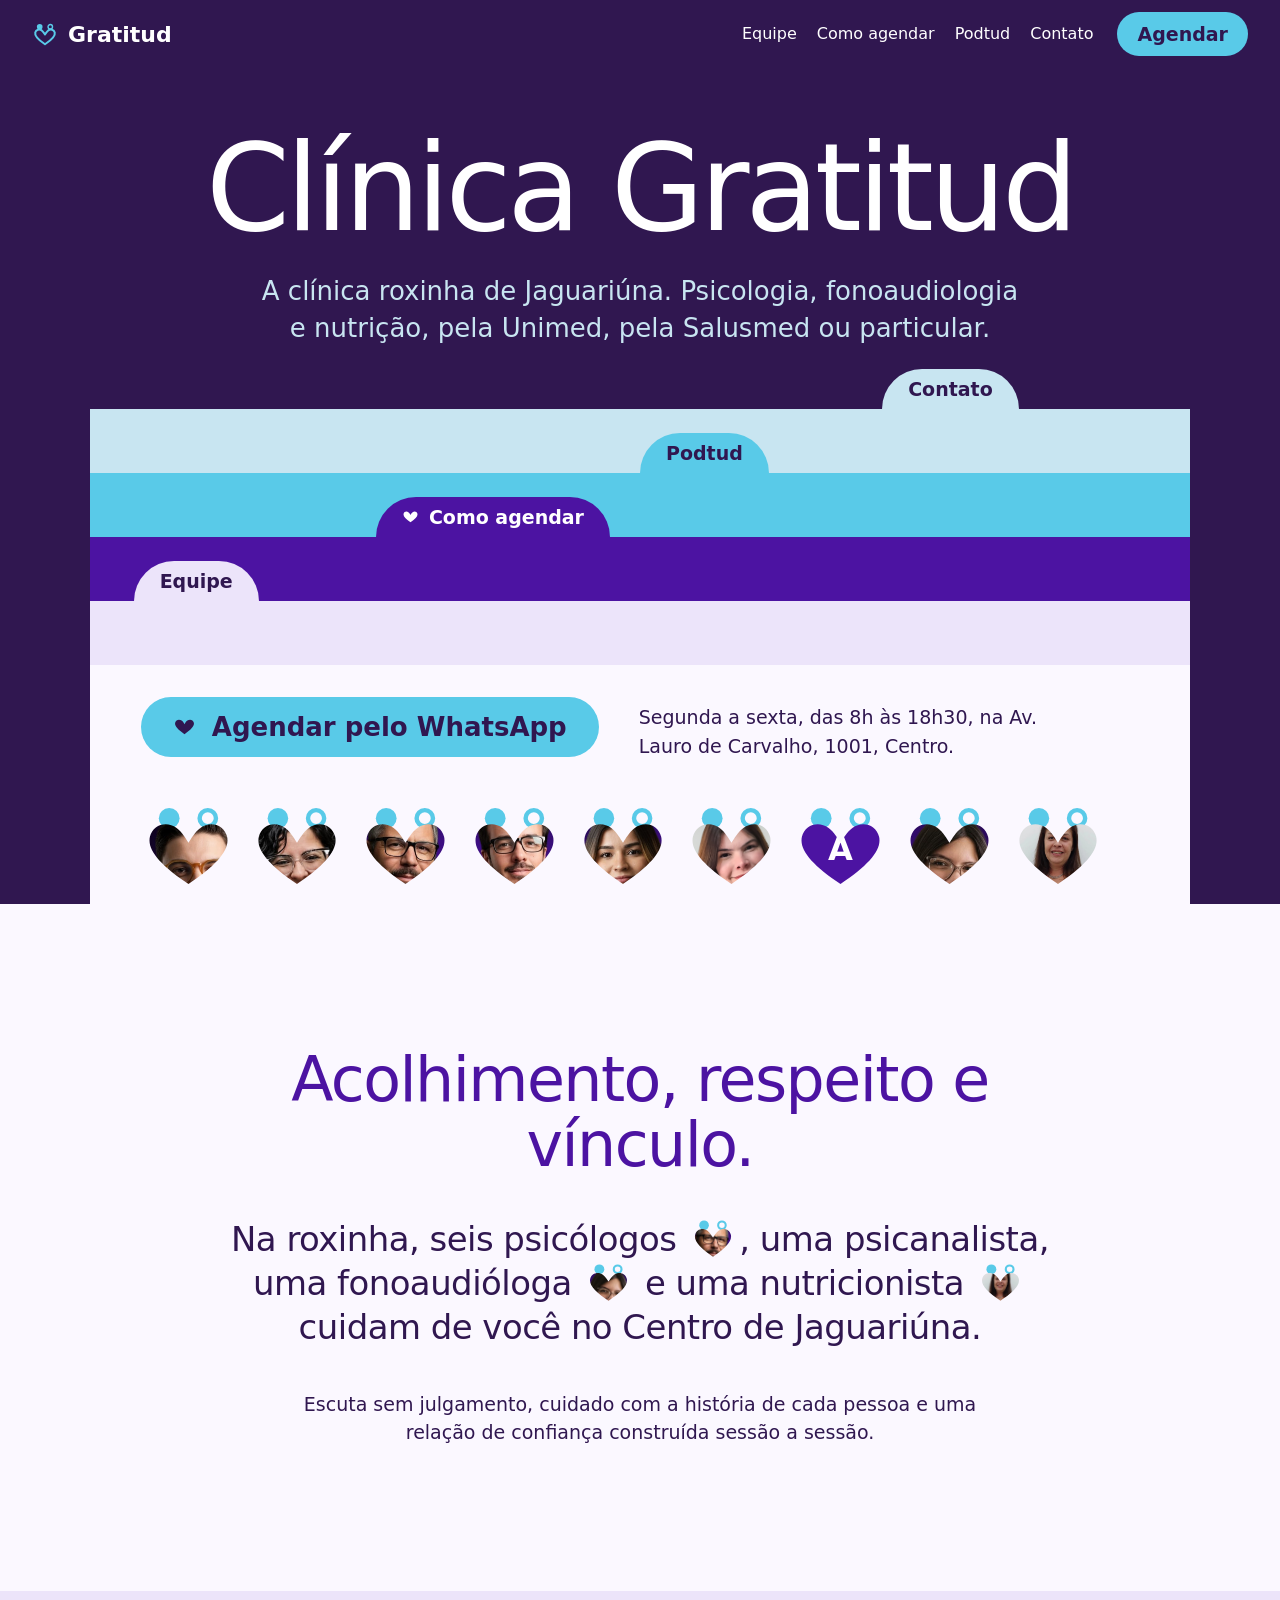
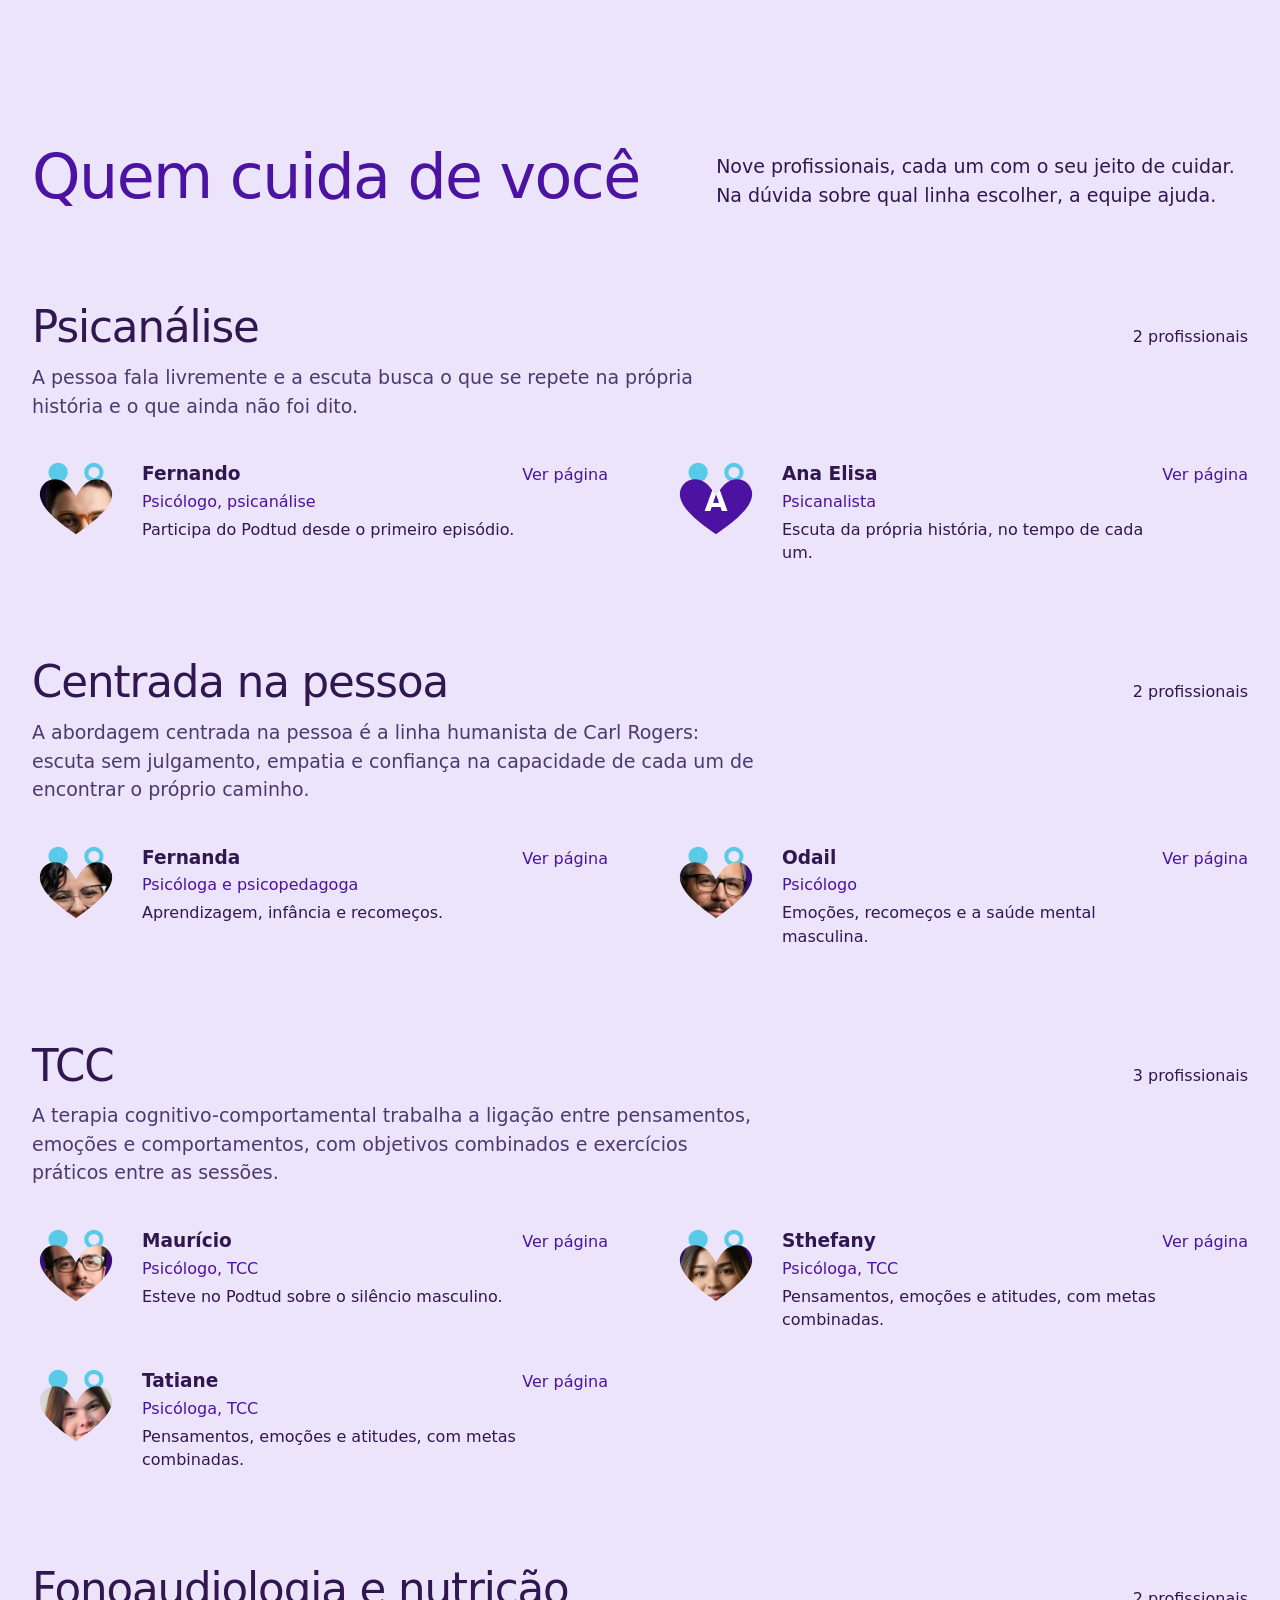
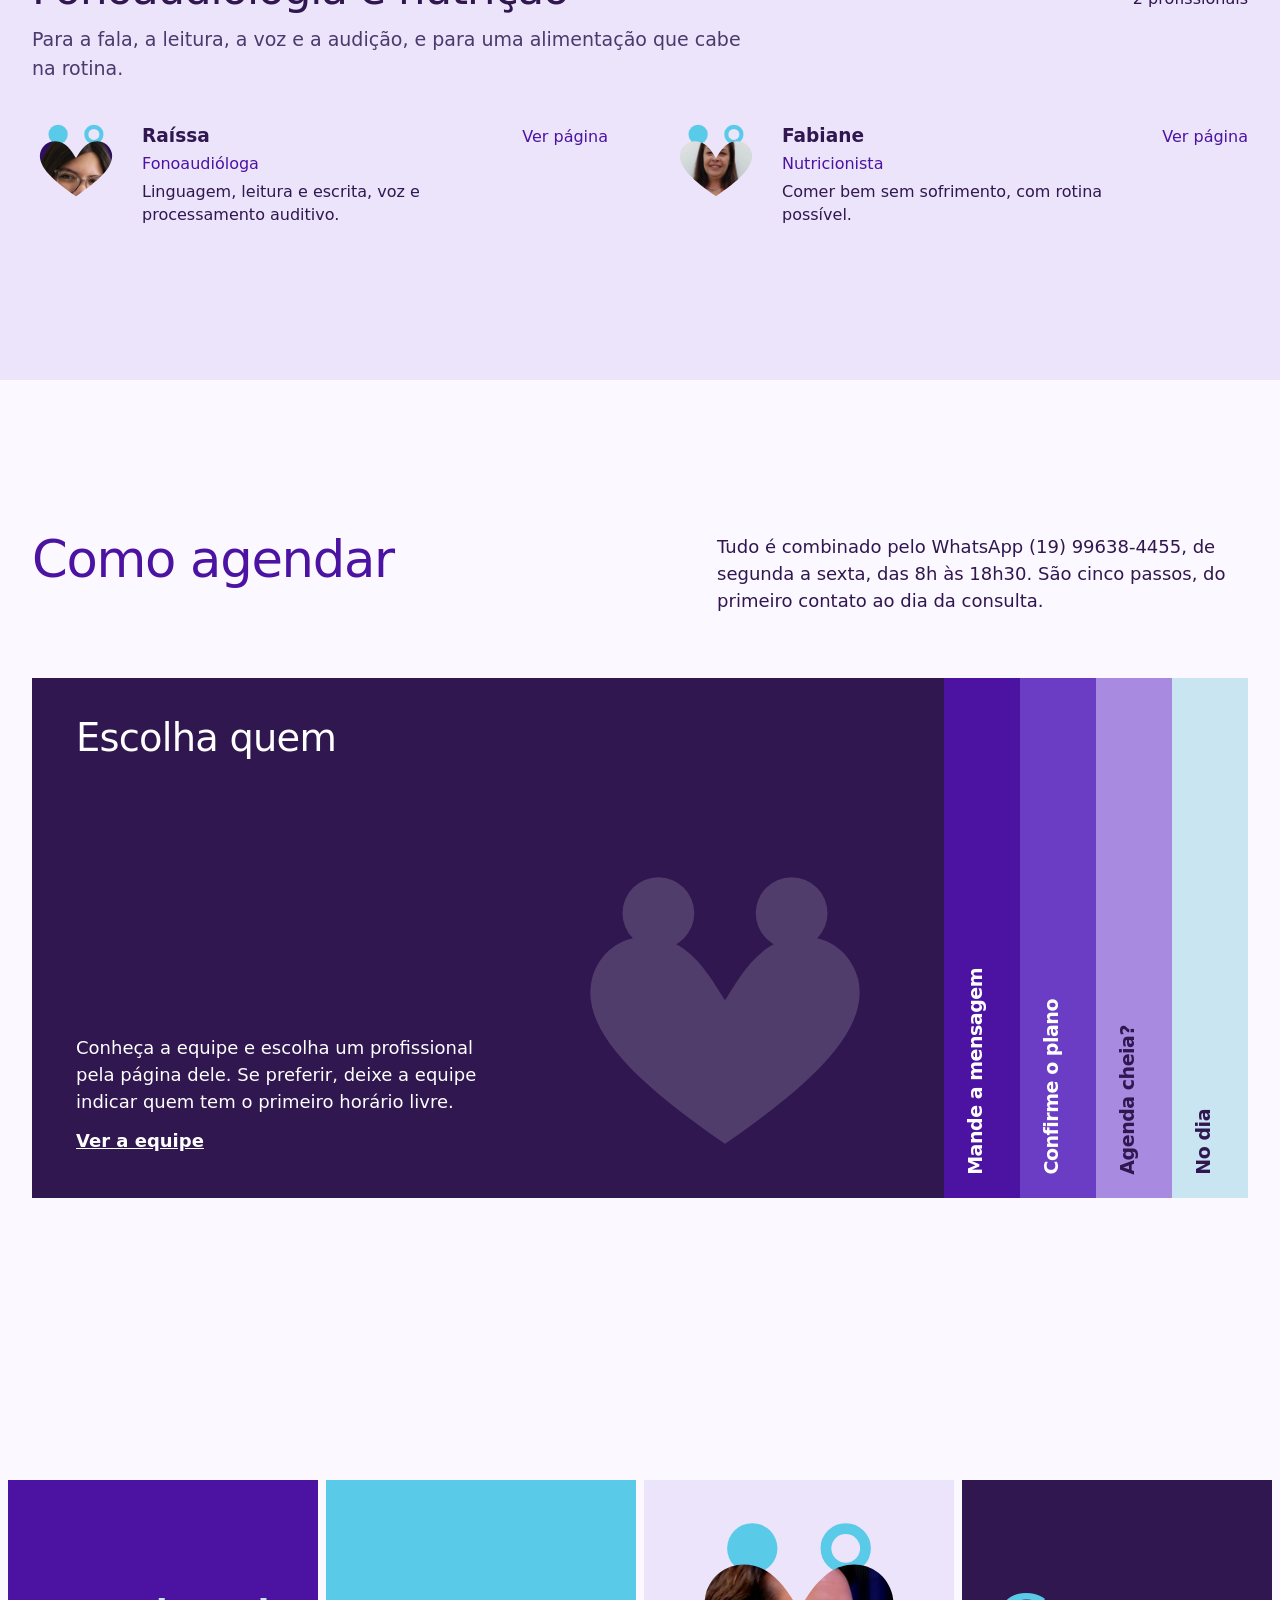
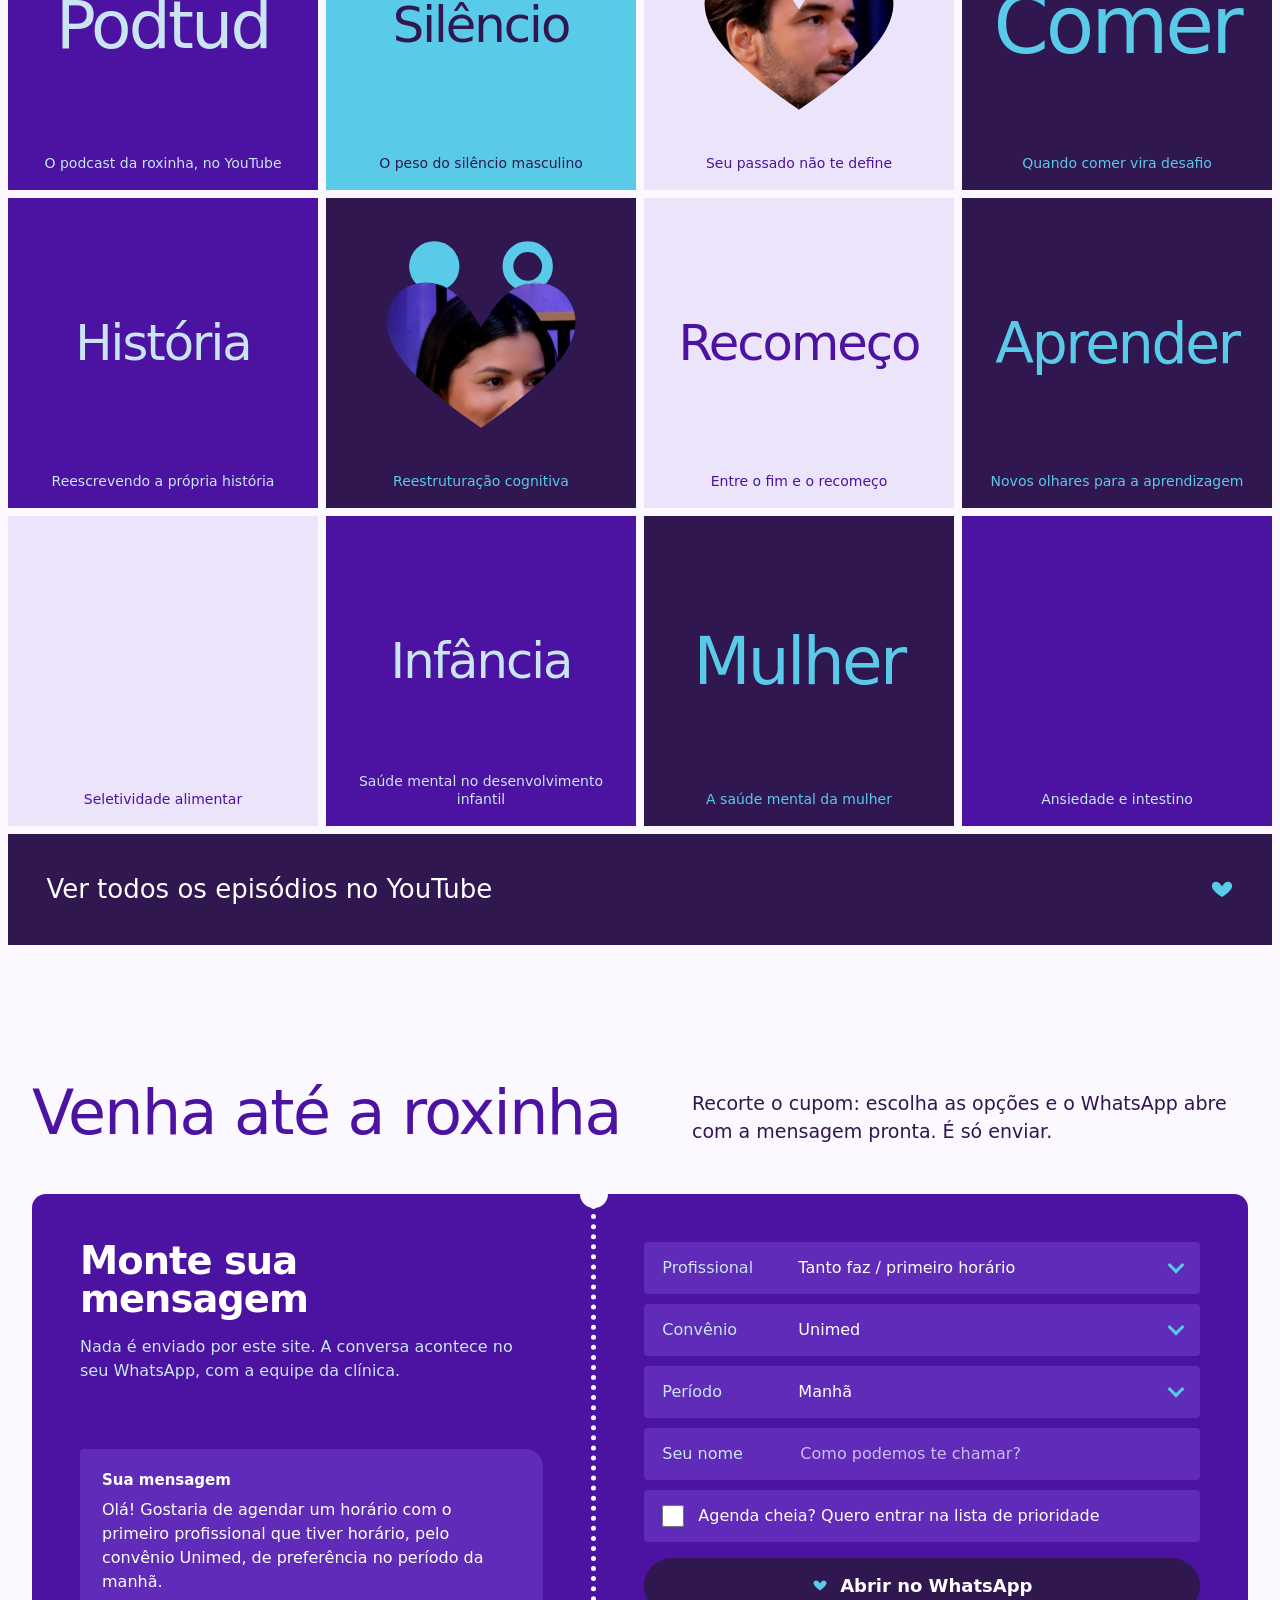
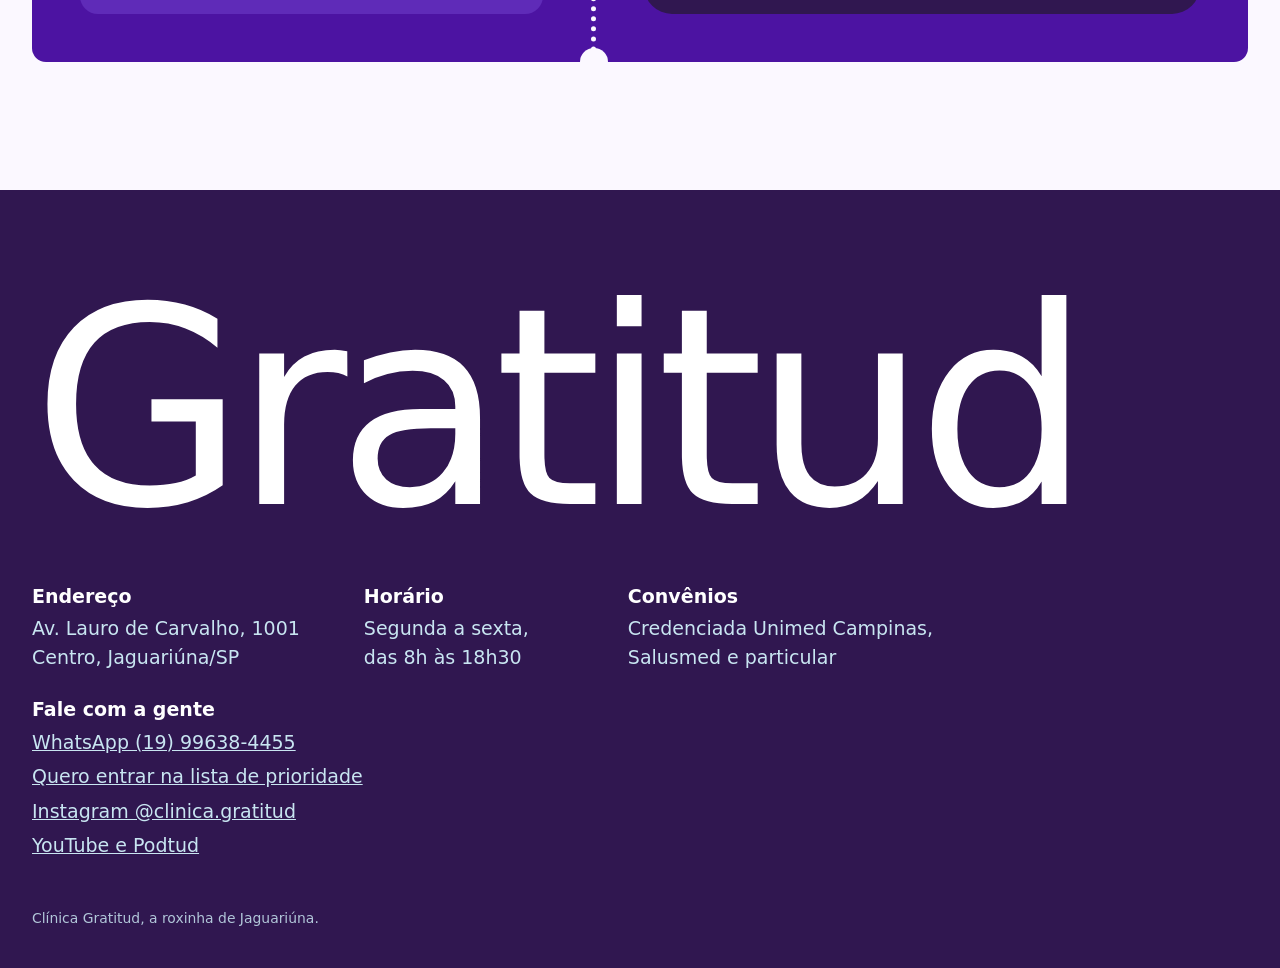
==== v2/index.html @ 8c6bf75b "v2 (rascunho): página da Raíssa e início da home Co-Authored-By: Claude Opus 5.5 <noreply@anthropic." ====
<!doctype html>
<html lang="pt-BR">
<head>
<meta charset="utf-8">
<meta name="viewport" content="width=device-width, initial-scale=1">
<meta name="robots" content="noindex, nofollow">
<title>Clínica Gratitud, Jaguariúna</title>
<meta name="description" content="Clínica Gratitud em Jaguariúna/SP: psicologia, psicopedagogia, fonoaudiologia e nutrição. Unimed, Salusmed e particular.">
<link rel="icon" href="../favicon.svg" type="image/svg+xml">
<link rel="preconnect" href="https://api.fontshare.com">
<link rel="preconnect" href="https://cdn.fontshare.com" crossorigin>
<link href="https://api.fontshare.com/v2/css?f[]=roundo@400,500,600&display=swap" rel="stylesheet">
<link rel="stylesheet" href="gratitud.css">
<style>
:root{
  --violeta-2:#6B3CC4;   /* passos do acordeão, do escuro ao claro, todos do roxo da marca */
  --violeta-3:#A88BE0;
  --campo:#5F2BB8;       /* campo do cupom: um tom acima do roxo */
  --ease-out:cubic-bezier(.22,1,.36,1);
  --ease-expo:cubic-bezier(.16,1,.3,1);
  --ease-in-out:cubic-bezier(.76,0,.24,1);
  --ease-soft:cubic-bezier(.33,1,.68,1);
}
.oculto{position:absolute;width:1px;height:1px;overflow:hidden;clip:rect(0 0 0 0);white-space:nowrap}
.pular{position:absolute;left:-999px;top:8px;z-index:99;background:#fff;color:var(--tinta);padding:8px 14px}
.pular:focus{left:8px}
.largura{max-width:1440px;margin:0 auto;padding:0 var(--margem)}
section{scroll-margin-top:64px}

/* ---------- capa: pilha de pastas ---------- */
.capa{position:relative;background:var(--tinta);color:#fff;min-height:calc(100svh - 64px);overflow:hidden;display:flex;flex-direction:column}
.capa-texto{text-align:center;padding:clamp(48px,7vh,96px) var(--margem) 0}
.capa h1{font-size:clamp(3.5rem,9.4vw,9.5rem);letter-spacing:-.035em;line-height:.95;color:#fff}
.capa .apoio{max-width:46ch;margin:28px auto 0;font-size:var(--step-lead);line-height:1.4;color:var(--clara)}
.pilha{position:relative;flex:1;min-height:max(46svh,380px);margin-top:clamp(56px,7vh,88px)}
.pasta{position:absolute;left:7%;right:7%;top:calc(var(--i) * 64px);bottom:-40px;background:var(--cor);color:var(--tinta-pasta,var(--tinta));text-decoration:none;display:block;transition:transform .36s var(--ease-out),filter .24s ease}
.pasta .aba{position:absolute;bottom:100%;left:var(--x);height:40px;display:flex;align-items:center;gap:10px;padding:0 26px;background:var(--cor);border-radius:999px 999px 0 0;font-size:19px;font-weight:600;white-space:nowrap}
.pasta .aba .marcador{color:var(--tinta-pasta,var(--tinta))}
a.pasta:hover,a.pasta:focus-visible{transform:translateY(-14px)}
.pilha:has(a.pasta:hover) a.pasta:not(:hover){filter:saturate(.7) brightness(.86)}
a.pasta:focus-visible{outline-offset:-6px}
.pasta-frente{padding:32px clamp(24px,4vw,56px);display:flex;flex-wrap:wrap;align-items:flex-start;gap:20px 40px;overflow:hidden}
.pasta-frente .botao{min-height:60px;padding:0 32px;font-size:var(--step-lead)}
.pasta-frente .botao:hover{background:var(--tinta);color:#fff}
.pasta-frente p{margin:6px 0 0;max-width:34ch;font-size:var(--step-body);color:var(--tinta)}
.rostos{list-style:none;margin:0;padding:0;flex-basis:100%;display:flex;flex-wrap:wrap;gap:14px}
.rostos li{width:clamp(56px,7.4vw,108px)}

.rostos .inicial{width:100%;font-size:clamp(56px,7.4vw,108px)}
html.js .rostos li{animation:subir .8s var(--ease-expo) both;animation-delay:calc(.75s + var(--k) * .06s)}
html.js .capa h1,html.js .capa .apoio{animation:subir .9s var(--ease-expo) both}
html.js .capa .apoio{animation-delay:.09s}
html.js .pasta{animation:pasta 1s var(--ease-expo) both;animation-delay:calc(.15s + var(--i) * .08s)}
@keyframes subir{from{opacity:0;transform:translateY(28px)}to{opacity:1;transform:none}}
@keyframes pasta{from{transform:translateY(120px)}to{transform:none}}

/* ---------- intro: frase com miniaturas ---------- */
.intro{padding:clamp(112px,16vh,176px) var(--margem) clamp(112px,16vh,176px);text-align:center}
.intro h2{font-size:var(--step-head);color:var(--roxo);max-width:20ch;margin:0 auto}
.intro .frase{max-width:min(100%,max(66vw,660px),980px);margin:40px auto 0;font-size:clamp(1.5rem,1rem + 1.4vw,2.25rem);line-height:1.3;font-weight:500;letter-spacing:-.015em}
/* retrato: o coração do logo. As duas cabeças em azul (uma cheia, outra em anel, como no logo) e a foto dentro do coração */
.retrato{position:relative;display:block;aspect-ratio:64/56;background:url("data:image/svg+xml,%3Csvg%20xmlns%3D%22http%3A//www.w3.org/2000/svg%22%20viewBox%3D%220%200%2064%2056%22%3E%3Ccircle%20cx%3D%2219%22%20cy%3D%229%22%20r%3D%227%22%20fill%3D%22%2359CAE8%22/%3E%3Ccircle%20cx%3D%2245%22%20cy%3D%229%22%20r%3D%225.5%22%20fill%3D%22none%22%20stroke%3D%22%2359CAE8%22%20stroke-width%3D%223%22/%3E%3C/svg%3E") top/100% auto no-repeat}
.retrato img{position:absolute;left:0;bottom:0;width:100%;height:78.6%;object-fit:cover;object-position:center 22%;-webkit-mask:var(--coracao) center/100% 100% no-repeat;mask:var(--coracao) center/100% 100% no-repeat}
.mini.retrato{display:inline-block;vertical-align:-.22em}
.mini{display:inline-block;width:auto;height:1.15em;aspect-ratio:64/56;vertical-align:-.22em;margin:0 .12em;object-position:center 18%}
.intro .valores{max-width:60ch;margin:40px auto 0;font-size:var(--step-body)}

/* ---------- lista: equipe ---------- */
.equipe{background:var(--lilas);padding:clamp(96px,12vw,176px) 0}
.equipe-topo{display:flex;flex-wrap:wrap;align-items:flex-end;justify-content:space-between;gap:16px 48px}
.equipe-topo h2{font-size:var(--step-head);color:var(--roxo)}
.equipe-topo p{margin:0;max-width:44ch}
.grupo{margin-top:96px}
.grupo-topo{display:flex;flex-wrap:wrap;align-items:baseline;justify-content:space-between;gap:24px;margin-bottom:12px}
.grupo h3{font-size:clamp(2rem,3.4vw,3.125rem);color:var(--tinta)}
.grupo .conta{font-size:16px;white-space:nowrap}
.grupo .linha{max-width:60ch;margin:0 0 40px;color:var(--tinta-suave)}
.itens{list-style:none;margin:0;padding:0;display:grid;grid-template-columns:1fr 1fr;gap:36px 64px}
.item a{display:grid;grid-template-columns:88px 1fr;gap:0 22px;align-items:start;text-decoration:none;color:inherit}
.item .obt{grid-row:span 3;display:block}
.item .retrato{width:88px;transition:transform .3s var(--ease-out)}
.item a:hover .retrato,.item a:focus-visible .retrato{transform:scale(1.08) rotate(-3deg)}
.item .nome{display:flex;justify-content:space-between;align-items:baseline;gap:16px;font-weight:600;font-size:clamp(1.0625rem,1rem + .2vw,1.1875rem)}
.item .ver{font-weight:400;font-size:16px;color:var(--roxo);white-space:nowrap;transition:transform .2s var(--ease-out)}
.item a:hover .ver{transform:translateX(4px)}
.item .desc{margin:4px 0 0;max-width:38ch;font-size:16px;line-height:1.45}
.item .area{margin:2px 0 0;font-size:16px;color:var(--roxo)}
.inicial{width:88px;grid-row:span 3;transition:transform .3s var(--ease-out)}
.letra{position:absolute;left:0;bottom:0;width:100%;height:78.6%;display:grid;place-items:center;padding-bottom:12%;box-sizing:border-box;background:var(--roxo);color:#fff;font-size:.34em;font-weight:600;-webkit-mask:var(--coracao) center/100% 100% no-repeat;mask:var(--coracao) center/100% 100% no-repeat}
.inicial{font-size:88px}
.item a:hover .inicial{transform:scale(1.08) rotate(-3deg)}

/* ---------- como agendar: acordeão ---------- */
.agendar{padding:clamp(112px,12vw,176px) 0}
.agendar-topo{display:grid;grid-template-columns:5fr 1fr 5fr;gap:24px}
.agendar-topo h2{font-size:clamp(2.25rem,4vw,3.75rem);color:var(--roxo);grid-column:1}
.agendar-topo p{grid-column:3;margin:0;font-size:18px}
.passos{list-style:none;margin:64px 0 0;padding:0;display:flex;height:520px}
.passo{position:relative;flex:0 0 76px;overflow:hidden;background:var(--fundo);color:var(--letra);transition:flex-basis .45s var(--ease-in-out),flex-grow .45s var(--ease-in-out)}
.passo.aberto{flex:1 1 auto}
.passo h3{margin:0;font-size:inherit}
.passo button{all:unset;cursor:pointer;position:absolute;inset:0;display:flex;align-items:flex-end;padding:24px 22px;box-sizing:border-box}
.passo button span{writing-mode:vertical-rl;transform:rotate(180deg);font-size:19px;font-weight:600;white-space:nowrap}
.passo button:focus-visible{outline:3px solid var(--azul);outline-offset:-6px}
.passo:not(.aberto) button:hover span{transform:rotate(180deg) translateY(6px)}
.passo button span{transition:transform .2s var(--ease-out)}
.passo.aberto button{position:static;padding:40px 44px 0;cursor:default}
.passo.aberto button span{writing-mode:horizontal-tb;transform:none;font-size:clamp(2rem,3vw,2.5rem);font-weight:500;letter-spacing:-.02em;white-space:normal;line-height:1.05}
.passo-corpo{position:absolute;left:44px;bottom:44px;width:min(36ch,52%);opacity:0;visibility:hidden;transition:opacity .3s ease}
.passo.aberto .passo-corpo{opacity:1;visibility:visible;transition-delay:.25s}
.passo-corpo p{margin:0;font-size:18px;line-height:1.5}
.passo-corpo p+p{margin-top:12px}
.passo-corpo a{font-weight:600}
.passo .eco{position:absolute;right:6%;bottom:44px;width:min(36%,360px);aspect-ratio:64/56;background:var(--letra);opacity:.16;-webkit-mask:var(--motivo) center/contain no-repeat;mask:var(--motivo) center/contain no-repeat;transform:translateY(40px) scale(.9);transition:transform .9s var(--ease-expo)}
.passo.aberto .eco{transform:none}
.passo:not(.aberto) .eco{display:none}
.passo .foto-passo{position:absolute;right:44px;top:50%;width:min(30%,300px);height:auto;transform:translateY(-50%)}
.passo:not(.aberto) .foto-passo{display:none}
/* sem script: os passos ficam um embaixo do outro, todos abertos */
html:not(.js) .passos{flex-direction:column;height:auto}
html:not(.js) .passo{flex:none}
html:not(.js) .passo button{position:static;padding:32px 32px 0}
html:not(.js) .passo button span{writing-mode:horizontal-tb;transform:none;font-size:28px}
html:not(.js) .passo-corpo{position:static;opacity:1;visibility:visible;padding:12px 32px 32px;width:auto;max-width:60ch}
html:not(.js) .passo .eco,html:not(.js) .foto-passo{display:none}

/* ---------- podtud: parede de palavras ---------- */
.podtud{padding:clamp(96px,10vw,160px) 0 8px}
.parede{list-style:none;margin:0;padding:0 8px;display:grid;grid-template-columns:repeat(4,1fr);gap:8px;max-width:1600px;margin:0 auto}
.ladrilho{aspect-ratio:1;container-type:inline-size;position:relative}
.ladrilho a,.ladrilho .dentro{position:absolute;inset:0;display:grid;place-items:center;text-decoration:none;background:var(--f);color:var(--t);overflow:hidden}
.ladrilho .palavra{font-size:min(36cqw,calc(128cqw / var(--n)));font-weight:500;letter-spacing:-.04em;line-height:1;margin:0 0 6cqw;transition:transform .4s var(--ease-out)}
.ladrilho h2.palavra{color:inherit}
.ladrilho .leg{position:absolute;left:12px;right:12px;bottom:18px;text-align:center;font-size:14px;line-height:1.3}
.ladrilho .obt{display:block;width:74%;margin-bottom:12cqw}
.ladrilho .retrato img{object-position:center 16%}
.ladrilho .retrato{width:100%;transition:transform .5s var(--ease-out)}
.ladrilho a:hover .palavra,.ladrilho a:focus-visible .palavra{transform:scale(1.06)}
.ladrilho a:hover .retrato,.ladrilho a:focus-visible .retrato{transform:scale(1.05) rotate(2deg)}
.ladrilho a:focus-visible{outline:3px solid var(--azul);outline-offset:-6px}
.p1{--f:var(--roxo);--t:var(--clara)}
.p2{--f:var(--azul);--t:var(--tinta)}
.p3{--f:var(--lilas);--t:var(--roxo)}
.p4{--f:var(--tinta);--t:var(--azul)}
.todos{grid-column:1/-1;aspect-ratio:auto}
.todos a{position:static;display:flex;justify-content:space-between;align-items:center;gap:24px;padding:36px clamp(20px,3vw,40px);background:var(--tinta);color:#fff;font-size:var(--step-lead);font-weight:500}
.todos a .marcador{color:var(--azul);transition:transform .25s var(--ease-out)}
.todos a:hover .marcador{transform:scale(1.3)}

/* ---------- contato: cupom ---------- */
.contato{padding:clamp(112px,10vw,160px) 0}
.contato-topo{display:flex;flex-wrap:wrap;justify-content:space-between;align-items:flex-end;gap:16px 48px;margin-bottom:48px}
.contato-topo h2{font-size:var(--step-head);color:var(--roxo)}
.contato-topo p{margin:0;max-width:46ch}
.cupom{--chao-cupom:var(--chao);position:relative;display:grid;grid-template-columns:46fr 54fr;background:var(--roxo);color:#fff;border-radius:14px;margin:0 auto;max-width:1220px}
.cupom-dir::before,.cupom-dir::after{content:"";position:absolute;left:-16.5px;width:28px;height:28px;border-radius:50%;background:var(--chao)}
.cupom-dir::before{top:-14px}.cupom-dir::after{bottom:-14px}
.cupom>*{min-width:0}
.cupom-esq{padding:48px;display:flex;flex-direction:column;justify-content:space-between;gap:32px}
.cupom-esq h3{font-size:clamp(1.75rem,3vw,2.75rem);font-weight:600;line-height:1}
.cupom-esq .sub{margin:16px 0 0;font-size:16px;color:var(--clara)}
.previa{margin:0;padding:20px 22px;background:var(--campo);font-size:16px;line-height:1.5;border-radius:4px 18px 18px 18px}
.previa b{display:block;font-size:15px;color:#fff;margin-bottom:6px;font-weight:600}
.cupom-dir{position:relative;padding:48px;border-left:5px dotted var(--chao);display:flex;flex-direction:column;gap:10px}
.campo{display:flex;align-items:center;gap:16px;min-height:52px;padding:0 18px;background:var(--campo);border-radius:4px;font-size:16px}
.campo>span{flex:0 0 7.5em;color:var(--clara)}
.campo select,.campo input[type=text]{flex:1;min-width:0;height:52px;background:transparent;border:0;color:#fff;font:500 16px var(--fonte);appearance:none;-webkit-appearance:none;cursor:pointer}
.campo select{background-image:none;padding-right:8px}
.campo select option{color:var(--tinta)}
.campo input::placeholder{color:#CDBBF0}
.campo:focus-within{outline:3px solid var(--azul);outline-offset:-3px}
.campo input:focus,.campo select:focus{outline:none}
.seta{width:12px;height:12px;flex:none;border-right:3px solid var(--azul);border-bottom:3px solid var(--azul);transform:translateY(-3px) rotate(45deg)}
.lista{display:flex;align-items:center;gap:14px;min-height:52px;padding:0 18px;background:var(--campo);border-radius:4px;font-size:16px;cursor:pointer}
.lista input{width:22px;height:22px;accent-color:var(--azul);margin:0;flex:none}
.enviar{all:unset;box-sizing:border-box;cursor:pointer;display:flex;align-items:center;justify-content:center;gap:12px;min-height:56px;margin-top:6px;background:var(--tinta);color:#fff;font-weight:600;font-size:18px;border-radius:999px;transition:transform .14s var(--ease-out),background .2s ease}
.enviar .marcador{color:var(--azul)}
.enviar:hover{background:#1F0E36;transform:translateY(-2px)}
.enviar:active{transform:translateY(1px) scale(.99)}
.enviar:focus-visible{outline:3px solid var(--azul);outline-offset:3px}

/* ---------- entrada das fotos (obturador) ---------- */
html.js .obt{clip-path:inset(100% 0 0 0);transition:clip-path 1.1s var(--ease-in-out)}
html.js .obt img,html.js img.obt{transform:scale(1.12);transition:clip-path 1.1s var(--ease-in-out),transform 1.5s var(--ease-soft)}
html.js .obt.visto{clip-path:inset(0)}
html.js .obt.visto img,html.js img.obt.visto{transform:none}

/* ---------- rodapé ---------- */
.rodape .rotulo{display:block;color:#fff;font-weight:600;margin-bottom:4px}
.rodape .cols>div{min-width:200px}
.rodape .nome{font-size:clamp(4rem,21.5vw,22rem)}
.rodape ul{list-style:none;margin:0;padding:0;display:grid;gap:6px}

/* ---------- telas menores ---------- */
@media (max-width:1000px){
  .itens{grid-template-columns:1fr;gap:28px}
  .agendar-topo{grid-template-columns:1fr}
  .agendar-topo p{grid-column:1}
  .passos{flex-direction:column;height:auto}
  .passo{flex:none;transition:none}
  .passo button{position:static;padding:0 22px;min-height:64px;align-items:center}
  .passo button span{writing-mode:horizontal-tb;transform:none;font-size:18px}
  .passo:not(.aberto) button:hover span{transform:none}
  .passo.aberto button{padding:28px 22px 0}
  .passo.aberto button span{font-size:28px}
  .passo-corpo{position:static;width:auto;max-width:60ch;padding:14px 22px 28px;display:none}
  .passo.aberto .passo-corpo{display:block}
  .passo-corpo p{font-size:17px}
  .passo .eco,.passo .foto-passo{display:none}
  .cupom{grid-template-columns:1fr}
  .cupom-dir::before,.cupom-dir::after{top:-16.5px;bottom:auto}
  .cupom-dir::before{left:-14px}.cupom-dir::after{left:auto;right:-14px}
  .cupom-dir{border-left:0;border-top:5px dotted var(--chao)}
}
@media (max-width:720px){
  .capa-texto{padding-top:72px}
  .capa h1{font-size:15vw}
  .capa .apoio{font-size:18px;margin-top:20px}
  .pilha{margin-top:48px;min-height:max(48svh,360px)}
  .pasta{left:0;right:0;top:calc(var(--i) * 52px)}
  .pasta .aba{height:32px;font-size:15px;padding:0 16px;left:var(--xm)}
  .pasta-frente{padding:24px 16px}
  .pasta-frente .botao{width:100%;justify-content:center}
  .rostos{gap:8px}.rostos li{width:calc((100% - 32px) / 5)}
  .intro{text-align:left;padding:96px var(--margem)}
  .intro h2,.intro .frase,.intro .valores{margin-left:0;max-width:none}
  .intro .frase{font-size:clamp(1.375rem,6vw,1.5rem);line-height:1.25}
  .mini{height:1em;vertical-align:-.15em}
  .mini.so-grande{display:none}
  .grupo{margin-top:72px}
  .grupo h3{font-size:8.5vw}
  .item a{grid-template-columns:60px 1fr;gap:0 16px}
  .item .retrato,.inicial{width:60px}
  .inicial{font-size:60px}
  .parede{grid-template-columns:1fr 1fr;gap:6px;padding:0 6px}
  .ladrilho .leg{font-size:13px;bottom:12px;left:8px;right:8px}
  .cupom-esq,.cupom-dir{padding:28px 20px}
  .campo>span{flex-basis:6.2em}
  .campo,.lista{min-height:54px}
}
@media (prefers-reduced-motion:reduce){
  html.js .capa h1,html.js .capa .apoio,html.js .pasta,html.js .rostos li{animation:none}
  html.js .obt,html.js .obt img,html.js img.obt{clip-path:none;transform:none;transition:none}
  .passo,.passo .eco,.passo-corpo,.pasta,.item .retrato,.ladrilho .palavra,.ladrilho .retrato{transition:none}
  a.pasta:hover,a.pasta:focus-visible{transform:none}
}
</style>
</head>
<body>
<a class="pular" href="#conteudo">Pular para o conteúdo</a>

<header class="barra">
  <div class="barra-in">
    <a class="marca" href="#topo"><svg viewBox="0 0 64 56" aria-hidden="true" width="26" height="23" fill="none" stroke="#59CAE8" stroke-width="5" stroke-linecap="round" stroke-linejoin="round"><circle cx="19" cy="9" r="7" fill="#59CAE8" stroke="none"/><circle cx="45" cy="9" r="5.5" stroke-width="3.5"/><path d="M32 52C14 40 6 31 8 23c2-7 10-9 16-5 4 3 6 7 8 10 2-3 4-7 8-10 6-4 14-2 16 5 2 8-6 17-24 29z"/></svg>Gratitud</a>
    <nav class="links" aria-label="Seções">
      <a href="#equipe">Equipe</a>
      <a href="#agendar">Como agendar</a>
      <a href="#podtud">Podtud</a>
      <a href="#contato">Contato</a>
    </nav>
    <a class="botao" href="https://wa.me/5519996384455?text=Ol%C3%A1!%20Gostaria%20de%20agendar%20um%20hor%C3%A1rio." target="_blank" rel="noopener">Agendar</a>
  </div>
</header>

<main id="conteudo">

<section class="capa" id="topo" aria-labelledby="titulo">
  <div class="capa-texto">
    <h1 id="titulo">Clínica Gratitud</h1>
    <p class="apoio">A clínica roxinha de Jaguariúna. Psicologia, fonoaudiologia e nutrição, pela Unimed, pela Salusmed ou particular.</p>
  </div>
  <div class="pilha">
    <a class="pasta" href="#contato" style="--i:0;--cor:var(--clara);--x:72%;--xm:62%"><span class="aba">Contato</span></a>
    <a class="pasta" href="#podtud" style="--i:1;--cor:var(--azul);--x:50%;--xm:36%"><span class="aba">Podtud</span></a>
    <a class="pasta" href="#agendar" style="--i:2;--cor:var(--roxo);--tinta-pasta:#fff;--x:26%;--xm:6%"><span class="aba"><span class="marcador" aria-hidden="true"></span>Como agendar</span></a>
    <a class="pasta" href="#equipe" style="--i:3;--cor:var(--lilas);--x:4%;--xm:56%"><span class="aba">Equipe</span></a>
    <div class="pasta pasta-frente" style="--i:4;--cor:var(--chao)">
      <a class="botao" href="https://wa.me/5519996384455?text=Ol%C3%A1!%20Gostaria%20de%20agendar%20um%20hor%C3%A1rio." target="_blank" rel="noopener"><span class="marcador" aria-hidden="true"></span>Agendar pelo WhatsApp</a>
      <p>Segunda a sexta, das 8h às 18h30, na Av. Lauro de Carvalho, 1001, Centro.</p>
      <ul class="rostos" aria-label="Parte da equipe">
        <li style="--k:1"><span class="retrato"><img src="../fotos/fernando2.jpg" alt="Fernando" width="750" height="1000"></span></li>
        <li style="--k:2"><span class="retrato"><img src="../fotos/fernanda.jpg" alt="Fernanda" width="750" height="1000"></span></li>
        <li style="--k:3"><span class="retrato"><img src="../fotos/odail.jpg" alt="Odail" width="750" height="1000"></span></li>
        <li style="--k:4"><span class="retrato"><img src="../fotos/mauricio.jpg" alt="Maurício" width="750" height="1000"></span></li>
        <li style="--k:5"><span class="retrato"><img src="../fotos/sthefany.jpg" alt="Sthefany" width="750" height="1000"></span></li>
        <li style="--k:6"><span class="retrato"><img src="../fotos/tatiane.jpg" alt="Tatiane" width="900" height="1200"></span></li>
        <li style="--k:7"><span class="retrato inicial" role="img" aria-label="Ana Elisa"><span class="letra">A</span></span></li>
        <li style="--k:8"><span class="retrato"><img src="../fotos/raissa.jpg" alt="Raíssa" width="750" height="1000"></span></li>
        <li style="--k:9"><span class="retrato"><img src="../fotos/fabiane2.jpg" alt="Fabiane" width="750" height="1000"></span></li>
      </ul>
    </div>
  </div>
</section>

<section class="intro" aria-labelledby="t-intro">
  <h2 id="t-intro" class="sobe">Acolhimento, respeito e vínculo.</h2>
  <p class="frase sobe" data-ordem="1">Na roxinha, seis psicólogos <span class="mini retrato obt"><img src="../fotos/odail.jpg" alt="" width="750" height="1000"></span>, uma psicanalista, uma fonoaudióloga <span class="mini retrato obt so-grande"><img src="../fotos/raissa.jpg" alt="" width="750" height="1000"></span> e uma nutricionista <span class="mini retrato obt"><img src="../fotos/fabiane2.jpg" alt="" width="750" height="1000"></span> cuidam de você no Centro de Jaguariúna.</p>
  <p class="valores sobe" data-ordem="2">Escuta sem julgamento, cuidado com a história de cada pessoa e uma relação de confiança construída sessão a sessão.</p>
</section>

<section class="equipe" id="equipe" aria-labelledby="t-equipe">
  <div class="largura">
    <div class="equipe-topo">
      <h2 id="t-equipe" class="sobe">Quem cuida de você</h2>
      <p class="sobe" data-ordem="1">Nove profissionais, cada um com o seu jeito de cuidar. Na dúvida sobre qual linha escolher, a equipe ajuda.</p>
    </div>

    <div class="grupo">
      <div class="grupo-topo sobe"><h3>Psicanálise</h3><span class="conta">2 profissionais</span></div>
      <p class="linha sobe" data-ordem="1">A pessoa fala livremente e a escuta busca o que se repete na própria história e o que ainda não foi dito.</p>
      <ul class="itens">
        <li class="item sobe" data-ordem="1"><a href="fernando.html"><span class="obt"><span class="retrato"><img src="../fotos/fernando2.jpg" alt="" width="750" height="1000"></span></span><span class="nome">Fernando <span class="ver">Ver página</span></span><p class="area">Psicólogo, psicanálise</p><p class="desc">Participa do Podtud desde o primeiro episódio.</p></a></li>
        <li class="item sobe" data-ordem="2"><a href="ana-elisa.html"><span class="retrato inicial" aria-hidden="true"><span class="letra">A</span></span><span class="nome">Ana Elisa <span class="ver">Ver página</span></span><p class="area">Psicanalista</p><p class="desc">Escuta da própria história, no tempo de cada um.</p></a></li>
      </ul>
    </div>

    <div class="grupo">
      <div class="grupo-topo sobe"><h3>Centrada na pessoa</h3><span class="conta">2 profissionais</span></div>
      <p class="linha sobe" data-ordem="1">A abordagem centrada na pessoa é a linha humanista de Carl Rogers: escuta sem julgamento, empatia e confiança na capacidade de cada um de encontrar o próprio caminho.</p>
      <ul class="itens">
        <li class="item sobe" data-ordem="1"><a href="fernanda.html"><span class="obt"><span class="retrato"><img src="../fotos/fernanda.jpg" alt="" width="750" height="1000"></span></span><span class="nome">Fernanda <span class="ver">Ver página</span></span><p class="area">Psicóloga e psicopedagoga</p><p class="desc">Aprendizagem, infância e recomeços.</p></a></li>
        <li class="item sobe" data-ordem="2"><a href="odail.html"><span class="obt"><span class="retrato"><img src="../fotos/odail.jpg" alt="" width="750" height="1000"></span></span><span class="nome">Odail <span class="ver">Ver página</span></span><p class="area">Psicólogo</p><p class="desc">Emoções, recomeços e a saúde mental masculina.</p></a></li>
      </ul>
    </div>

    <div class="grupo">
      <div class="grupo-topo sobe"><h3>TCC</h3><span class="conta">3 profissionais</span></div>
      <p class="linha sobe" data-ordem="1">A terapia cognitivo-comportamental trabalha a ligação entre pensamentos, emoções e comportamentos, com objetivos combinados e exercícios práticos entre as sessões.</p>
      <ul class="itens">
        <li class="item sobe" data-ordem="1"><a href="mauricio.html"><span class="obt"><span class="retrato"><img src="../fotos/mauricio.jpg" alt="" width="750" height="1000"></span></span><span class="nome">Maurício <span class="ver">Ver página</span></span><p class="area">Psicólogo, TCC</p><p class="desc">Esteve no Podtud sobre o silêncio masculino.</p></a></li>
        <li class="item sobe" data-ordem="2"><a href="sthefany.html"><span class="obt"><span class="retrato"><img src="../fotos/sthefany.jpg" alt="" width="750" height="1000"></span></span><span class="nome">Sthefany <span class="ver">Ver página</span></span><p class="area">Psicóloga, TCC</p><p class="desc">Pensamentos, emoções e atitudes, com metas combinadas.</p></a></li>
        <li class="item sobe" data-ordem="3"><a href="tatiane.html"><span class="obt"><span class="retrato"><img src="../fotos/tatiane.jpg" alt="" width="900" height="1200"></span></span><span class="nome">Tatiane <span class="ver">Ver página</span></span><p class="area">Psicóloga, TCC</p><p class="desc">Pensamentos, emoções e atitudes, com metas combinadas.</p></a></li>
      </ul>
    </div>

    <div class="grupo">
      <div class="grupo-topo sobe"><h3>Fonoaudiologia e nutrição</h3><span class="conta">2 profissionais</span></div>
      <p class="linha sobe" data-ordem="1">Para a fala, a leitura, a voz e a audição, e para uma alimentação que cabe na rotina.</p>
      <ul class="itens">
        <li class="item sobe" data-ordem="1"><a href="raissa.html"><span class="obt"><span class="retrato"><img src="../fotos/raissa.jpg" alt="" width="750" height="1000"></span></span><span class="nome">Raíssa <span class="ver">Ver página</span></span><p class="area">Fonoaudióloga</p><p class="desc">Linguagem, leitura e escrita, voz e processamento auditivo.</p></a></li>
        <li class="item sobe" data-ordem="2"><a href="fabiane.html"><span class="obt"><span class="retrato"><img src="../fotos/fabiane2.jpg" alt="" width="750" height="1000"></span></span><span class="nome">Fabiane <span class="ver">Ver página</span></span><p class="area">Nutricionista</p><p class="desc">Comer bem sem sofrimento, com rotina possível.</p></a></li>
      </ul>
    </div>
  </div>
</section>

<section class="agendar" id="agendar" aria-labelledby="t-agendar">
  <div class="largura">
    <div class="agendar-topo">
      <h2 id="t-agendar" class="sobe">Como agendar</h2>
      <p class="sobe" data-ordem="1">Tudo é combinado pelo WhatsApp (19) 99638-4455, de segunda a sexta, das 8h às 18h30. São cinco passos, do primeiro contato ao dia da consulta.</p>
    </div>
    <ol class="passos sobe" data-ordem="2">
      <li class="passo aberto" style="--fundo:var(--tinta);--letra:#fff">
        <h3><button type="button" aria-expanded="true" aria-controls="p1"><span>Escolha quem</span></button></h3>
        <div class="passo-corpo" id="p1"><p>Conheça a equipe e escolha um profissional pela página dele. Se preferir, deixe a equipe indicar quem tem o primeiro horário livre.</p><p><a href="#equipe">Ver a equipe</a></p></div>
        <span class="eco" aria-hidden="true"></span>
      </li>
      <li class="passo" style="--fundo:var(--roxo);--letra:#fff">
        <h3><button type="button" aria-expanded="false" aria-controls="p2"><span>Mande a mensagem</span></button></h3>
        <div class="passo-corpo" id="p2"><p>Chame no WhatsApp (19) 99638-4455 ou monte a mensagem no cupom mais abaixo: ela já sai pronta, com o profissional, o convênio e o período que você escolher.</p><p><a href="#contato">Montar minha mensagem</a></p></div>
        <span class="eco" aria-hidden="true"></span>
      </li>
      <li class="passo" style="--fundo:var(--violeta-2);--letra:#fff">
        <h3><button type="button" aria-expanded="false" aria-controls="p3"><span>Confirme o plano</span></button></h3>
        <div class="passo-corpo" id="p3"><p>A Gratitud é credenciada Unimed Campinas e também atende Salusmed e particular.</p><p>Confirme com a equipe qual convênio cada profissional atende antes de marcar.</p></div>
        <span class="eco" aria-hidden="true"></span>
      </li>
      <li class="passo" style="--fundo:var(--violeta-3);--letra:var(--tinta)">
        <h3><button type="button" aria-expanded="false" aria-controls="p4"><span>Agenda cheia?</span></button></h3>
        <div class="passo-corpo" id="p4"><p>Cada profissional atende um número limitado de pessoas, para cuidar de cada uma com tempo. Entre na lista de prioridade: a equipe fala com você assim que abrir um horário com quem você escolheu.</p></div>
        <span class="eco" aria-hidden="true"></span>
      </li>
      <li class="passo" style="--fundo:var(--clara);--letra:var(--tinta)">
        <h3><button type="button" aria-expanded="false" aria-controls="p5"><span>No dia</span></button></h3>
        <div class="passo-corpo" id="p5"><p>Venha à Av. Lauro de Carvalho, 1001, no Centro de Jaguariúna.</p><p>Se for pelo convênio, traga a carteirinha e o token do aplicativo do plano no celular.</p></div>
        <span class="eco" aria-hidden="true"></span>
      </li>
    </ol>
  </div>
</section>

<section class="podtud" id="podtud" aria-labelledby="t-podtud">
  <ul class="parede">
    <li class="ladrilho p1 sobe"><div class="dentro"><h2 id="t-podtud" class="palavra" style="--n:6">Podtud</h2><span class="leg">O podcast da roxinha, no YouTube</span></div></li>
    <li class="ladrilho p2 sobe" data-ordem="1"><a href="https://www.youtube.com/watch?v=8rmGwotuvws" target="_blank" rel="noopener" aria-label="Episódio: O peso do silêncio masculino"><span class="palavra" style="--n:8">Silêncio</span><span class="leg">O peso do silêncio masculino</span></a></li>
    <li class="ladrilho p3 sobe" data-ordem="2"><a href="https://www.youtube.com/shorts/PW4N77mWaHQ" target="_blank" rel="noopener" aria-label="Corte: Seu passado não te define"><span class="obt"><span class="retrato"><img src="../capas/sh_PW4N77mWaHQ.jpg" alt="" width="540" height="960"></span></span><span class="leg">Seu passado não te define</span></a></li>
    <li class="ladrilho p4 sobe" data-ordem="3"><a href="https://www.youtube.com/watch?v=o8SoRkSbmmk" target="_blank" rel="noopener" aria-label="Episódio: Quando comer vira desafio"><span class="palavra" style="--n:5">Comer</span><span class="leg">Quando comer vira desafio</span></a></li>
    <li class="ladrilho p1 sobe"><a href="https://www.youtube.com/watch?v=miaoVsojBrw" target="_blank" rel="noopener" aria-label="Episódio: Reescrevendo a própria história"><span class="palavra" style="--n:8">História</span><span class="leg">Reescrevendo a própria história</span></a></li>
    <li class="ladrilho p4 sobe" data-ordem="1"><a href="https://www.youtube.com/shorts/0BkvV9-HHI4" target="_blank" rel="noopener" aria-label="Corte: Reestruturação cognitiva"><span class="obt"><span class="retrato"><img src="../capas/sh_0BkvV9-HHI4.jpg" alt="" width="540" height="960"></span></span><span class="leg">Reestruturação cognitiva</span></a></li>
    <li class="ladrilho p3 sobe" data-ordem="2"><a href="https://www.youtube.com/watch?v=cUrNZci9TfM" target="_blank" rel="noopener" aria-label="Episódio: Entre o fim e o recomeço"><span class="palavra" style="--n:8">Recomeço</span><span class="leg">Entre o fim e o recomeço</span></a></li>
    <li class="ladrilho p4 sobe" data-ordem="3"><a href="https://www.youtube.com/watch?v=gaOH_AL_jcY" target="_blank" rel="noopener" aria-label="Episódio: Novos olhares para a aprendizagem"><span class="palavra" style="--n:7">Aprender</span><span class="leg">Novos olhares para a aprendizagem</span></a></li>
    <li class="ladrilho p3 sobe"><a href="https://www.youtube.com/shorts/X3xpdkUL410" target="_blank" rel="noopener" aria-label="Corte: Seletividade alimentar pode ser trabalhada?"><span class="obt"><span class="retrato"><img src="../capas/sh_X3xpdkUL410.jpg" alt="" width="540" height="960"></span></span><span class="leg">Seletividade alimentar</span></a></li>
    <li class="ladrilho p1 sobe" data-ordem="1"><a href="https://www.youtube.com/watch?v=VZ3aTpJfYBs" target="_blank" rel="noopener" aria-label="Episódio: Saúde mental no desenvolvimento infantil"><span class="palavra" style="--n:8">Infância</span><span class="leg">Saúde mental no desenvolvimento infantil</span></a></li>
    <li class="ladrilho p4 sobe" data-ordem="2"><a href="https://www.youtube.com/watch?v=6qL9PA95LwE" target="_blank" rel="noopener" aria-label="Episódio: A saúde mental da mulher"><span class="palavra" style="--n:6">Mulher</span><span class="leg">A saúde mental da mulher</span></a></li>
    <li class="ladrilho p1 sobe" data-ordem="3"><a href="https://www.youtube.com/shorts/HcYl41eIR4M" target="_blank" rel="noopener" aria-label="Corte: Ansiedade e intestino: qual a relação?"><span class="obt"><span class="retrato"><img src="../capas/sh_HcYl41eIR4M.jpg" alt="" width="540" height="960"></span></span><span class="leg">Ansiedade e intestino</span></a></li>
    <li class="ladrilho todos sobe"><a href="https://www.youtube.com/@clinicagratitud" target="_blank" rel="noopener">Ver todos os episódios no YouTube <span class="marcador" aria-hidden="true"></span></a></li>
  </ul>
</section>

<section class="contato" id="contato" aria-labelledby="t-contato">
  <div class="largura">
    <div class="contato-topo">
      <h2 id="t-contato" class="sobe">Venha até a roxinha</h2>
      <p class="sobe" data-ordem="1">Recorte o cupom: escolha as opções e o WhatsApp abre com a mensagem pronta. É só enviar.</p>
    </div>
    <form class="cupom sobe" data-ordem="2" id="cupom" action="https://wa.me/5519996384455" method="get" target="_blank">
      <div class="cupom-esq">
        <div>
          <h3>Monte sua<br>mensagem</h3>
          <p class="sub">Nada é enviado por este site. A conversa acontece no seu WhatsApp, com a equipe da clínica.</p>
        </div>
        <p class="previa" aria-live="polite"><b>Sua mensagem</b><span id="previa-texto">Olá! Gostaria de agendar um horário.</span></p>
      </div>
      <div class="cupom-dir">
        <input type="hidden" name="text" id="texto" value="Olá! Gostaria de agendar um horário.">
        <label class="campo"><span>Profissional</span>
          <select id="f-prof">
            <option value="">Tanto faz / primeiro horário</option>
            <option>Fernando</option><option>Fernanda</option><option>Odail</option><option>Maurício</option><option>Sthefany</option><option>Tatiane</option><option>Ana Elisa</option><option>Raíssa</option><option>Fabiane</option>
          </select><i class="seta" aria-hidden="true"></i></label>
        <label class="campo"><span>Convênio</span>
          <select id="f-conv"><option>Unimed</option><option>Salusmed</option><option>Particular</option></select><i class="seta" aria-hidden="true"></i></label>
        <label class="campo"><span>Período</span>
          <select id="f-per"><option value="manhã">Manhã</option><option value="tarde">Tarde</option></select><i class="seta" aria-hidden="true"></i></label>
        <label class="campo"><span>Seu nome</span>
          <input type="text" id="f-nome" placeholder="Como podemos te chamar?" autocomplete="name"></label>
        <label class="lista"><input type="checkbox" id="f-lista"> Agenda cheia? Quero entrar na lista de prioridade</label>
        <button class="enviar" type="submit"><span class="marcador" aria-hidden="true"></span>Abrir no WhatsApp</button>
      </div>
    </form>
  </div>
</section>

</main>

<footer class="rodape">
  <div class="rodape-in">
    <p class="nome">Gratitud</p>
    <div class="cols">
      <div><span class="rotulo">Endereço</span>Av. Lauro de Carvalho, 1001<br>Centro, Jaguariúna/SP</div>
      <div><span class="rotulo">Horário</span>Segunda a sexta,<br>das 8h às 18h30</div>
      <div><span class="rotulo">Convênios</span>Credenciada Unimed Campinas,<br>Salusmed e particular</div>
      <div><span class="rotulo">Fale com a gente</span>
        <ul>
          <li><a href="https://wa.me/5519996384455" target="_blank" rel="noopener">WhatsApp (19) 99638-4455</a></li>
          <li><a href="https://wa.me/5519996384455?text=Ol%C3%A1!%20Quero%20entrar%20na%20lista%20de%20prioridade%20da%20agenda%20da%20Cl%C3%ADnica%20Gratitud." target="_blank" rel="noopener">Quero entrar na lista de prioridade</a></li>
          <li><a href="https://www.instagram.com/clinica.gratitud/" target="_blank" rel="noopener">Instagram @clinica.gratitud</a></li>
          <li><a href="https://www.youtube.com/@clinicagratitud" target="_blank" rel="noopener">YouTube e Podtud</a></li>
        </ul>
      </div>
    </div>
    <small>Clínica Gratitud, a roxinha de Jaguariúna.</small>
  </div>
</footer>

<script src="gratitud.js"></script>
<script>
// acordeão: um passo aberto por vez
(function(){
  var passos=[].slice.call(document.querySelectorAll('.passo'));
  passos.forEach(function(p){
    p.querySelector('button').addEventListener('click',function(){
      passos.forEach(function(o){var on=o===p;o.classList.toggle('aberto',on);o.querySelector('button').setAttribute('aria-expanded',on);});
    });
  });
})();
// obturador nas fotos: abre ao entrar na tela
(function(){
  var io=new IntersectionObserver(function(es){es.forEach(function(e){if(e.isIntersecting){e.target.classList.add('visto');io.unobserve(e.target);}});},{rootMargin:'0px 0px -6% 0px'});
  document.querySelectorAll('.obt').forEach(function(el){io.observe(el);});
})();
// cupom: monta a mensagem e abre o WhatsApp
(function(){
  var f=document.getElementById('cupom'); if(!f) return;
  var $=function(id){return document.getElementById(id);};
  function montar(){
    var prof=$('f-prof').value, conv=$('f-conv').value, per=$('f-per').value, nome=$('f-nome').value.trim(), lista=$('f-lista').checked;
    var quem=prof?('com '+prof):'com o primeiro profissional que tiver horário';
    var plano=conv==='Particular'?'como particular':('pelo convênio '+conv);
    var t='Olá!'+(nome?(' Meu nome é '+nome+'.'):'');
    t+= lista
      ? ' Quero entrar na lista de prioridade da agenda da Clínica Gratitud, para atendimento '+quem+', '+plano+', de preferência no período da '+per+'.'
      : ' Gostaria de agendar um horário '+quem+', '+plano+', de preferência no período da '+per+'.';
    $('previa-texto').textContent=t; $('texto').value=t; return t;
  }
  f.addEventListener('input',montar); f.addEventListener('change',montar); montar();
  f.addEventListener('submit',function(e){
    e.preventDefault();
    window.open('https://wa.me/5519996384455?text='+encodeURIComponent(montar()),'_blank','noopener');
  });
})();
</script>
</body>
</html>
---- v2/gratitud.css ----
:root{
  --chao:#FBF8FF;      /* fundo */
  --tinta:#301750;     /* texto (noite da marca) */
  --tinta-suave:#4A3A6E;
  --roxo:#4C13A2;      /* cor principal da marca (exceção de marca à regra "sem violeta") */
  --azul:#59CAE8;      /* acento: só no botão de ação e no motivo */
  --clara:#C8E5F1;
  --lilas:#ECE4FA;     /* um passo de tom acima do chão */
  --margem:clamp(16px,4vw,32px);
  --raio:0;            /* cantos retos; a forma com caráter é só o coração */
  --step-small:clamp(0.8125rem,0.79rem + 0.1vw,0.875rem);
  --step-body:clamp(1.0625rem,1rem + 0.25vw,1.1875rem);
  --step-lead:clamp(1.25rem,1.1rem + 0.7vw,1.625rem);
  --step-head:clamp(2rem,1.3rem + 3.2vw,4rem);
  --step-hero:clamp(3.5rem,8vw,8rem);
  --motivo:url("data:image/svg+xml,%3Csvg%20xmlns%3D%22http%3A//www.w3.org/2000/svg%22%20viewBox%3D%220%200%2064%2056%22%3E%3Ccircle%20cx%3D%2219%22%20cy%3D%229%22%20r%3D%227%22/%3E%3Ccircle%20cx%3D%2245%22%20cy%3D%229%22%20r%3D%227%22/%3E%3Cpath%20d%3D%22M32%2054C13%2041%204%2031%206%2022c2-8%2011-11%2018-6%204%203%206%207%208%2010%202-3%204-7%208-10%207-5%2016-2%2018%206%202%209-7%2019-26%2032z%22/%3E%3C/svg%3E");   /* o coração com duas cabeças do logo */
  --coracao:url("data:image/svg+xml,%3Csvg%20xmlns%3D%22http%3A//www.w3.org/2000/svg%22%20viewBox%3D%220%200%2064%2044%22%3E%3Cpath%20d%3D%22M32%2042C13%2029%204%2019%206%2010c2-8%2011-11%2018-6%204%203%206%207%208%2010%202-3%204-7%208-10%207-5%2016-2%2018%206%202%209-7%2019-26%2032z%22%20transform%3D%22translate%280%2C-12%29%20translate%280%2C12%29%22/%3E%3C/svg%3E");  /* só o coração, para marcadores e botões */
  --fonte:'Roundo',system-ui,sans-serif;
}
*{box-sizing:border-box}
html{scroll-padding-top:72px}
body{margin:0;background:var(--chao);color:var(--tinta);font:400 var(--step-body)/1.5 var(--fonte)}
h1,h2,h3{font-family:var(--fonte);font-weight:500;letter-spacing:-0.025em;line-height:1.05;margin:0}
a{color:inherit}
:focus-visible{outline:3px solid var(--azul);outline-offset:3px}
.moldura{-webkit-mask:var(--motivo) center/contain no-repeat;mask:var(--motivo) center/contain no-repeat;aspect-ratio:64/56;object-fit:cover}
.marcador{display:inline-block;width:.9em;height:.8em;background:currentColor;-webkit-mask:var(--coracao) center/contain no-repeat;mask:var(--coracao) center/contain no-repeat;vertical-align:-.05em}
.botao{display:inline-flex;align-items:center;gap:.6em;min-height:52px;padding:0 28px;border-radius:999px;background:var(--azul);color:var(--tinta);font:600 var(--step-body)/1 var(--fonte);text-decoration:none;border:0;cursor:pointer;transition:transform .2s,background .2s}
.botao:hover{background:#fff;transform:translateY(-2px)}
.botao:active{transform:translateY(1px)}
.barra{position:sticky;top:0;z-index:50;background:var(--tinta);color:#fff}
.barra-in{display:flex;align-items:center;gap:24px;padding:12px var(--margem);max-width:1440px;margin:0 auto}
.barra a{text-decoration:none}
.barra .marca{display:flex;align-items:center;gap:10px;font-weight:600;font-size:22px}
.barra .links{display:flex;gap:20px;margin-left:auto;font-size:16px}
.barra .links a:hover{color:var(--azul)}
.barra .botao{min-height:44px;padding:0 20px}
@media (max-width:720px){.barra .links{display:none}.barra .botao{margin-left:auto}}
.rodape{background:var(--tinta);color:var(--clara);padding:96px var(--margem) 40px}
.rodape .nome{font-size:clamp(4rem,16vw,14rem);font-weight:500;letter-spacing:-.04em;line-height:.9;color:#fff;margin:0 0 48px}
.rodape-in{max-width:1440px;margin:0 auto}
.rodape .cols{display:flex;flex-wrap:wrap;gap:24px 64px}
.rodape a{color:var(--clara)}
.rodape small{display:block;margin-top:48px;font-size:var(--step-small);opacity:.85}
html.js .sobe{opacity:0;transform:translateY(24px);transition:opacity .6s ease,transform .6s cubic-bezier(.2,.8,.2,1)}
html.js .sobe.visto{opacity:1;transform:none}
@media (prefers-reduced-motion:reduce){html.js .sobe{opacity:1;transform:none;transition:none}*{scroll-behavior:auto}}
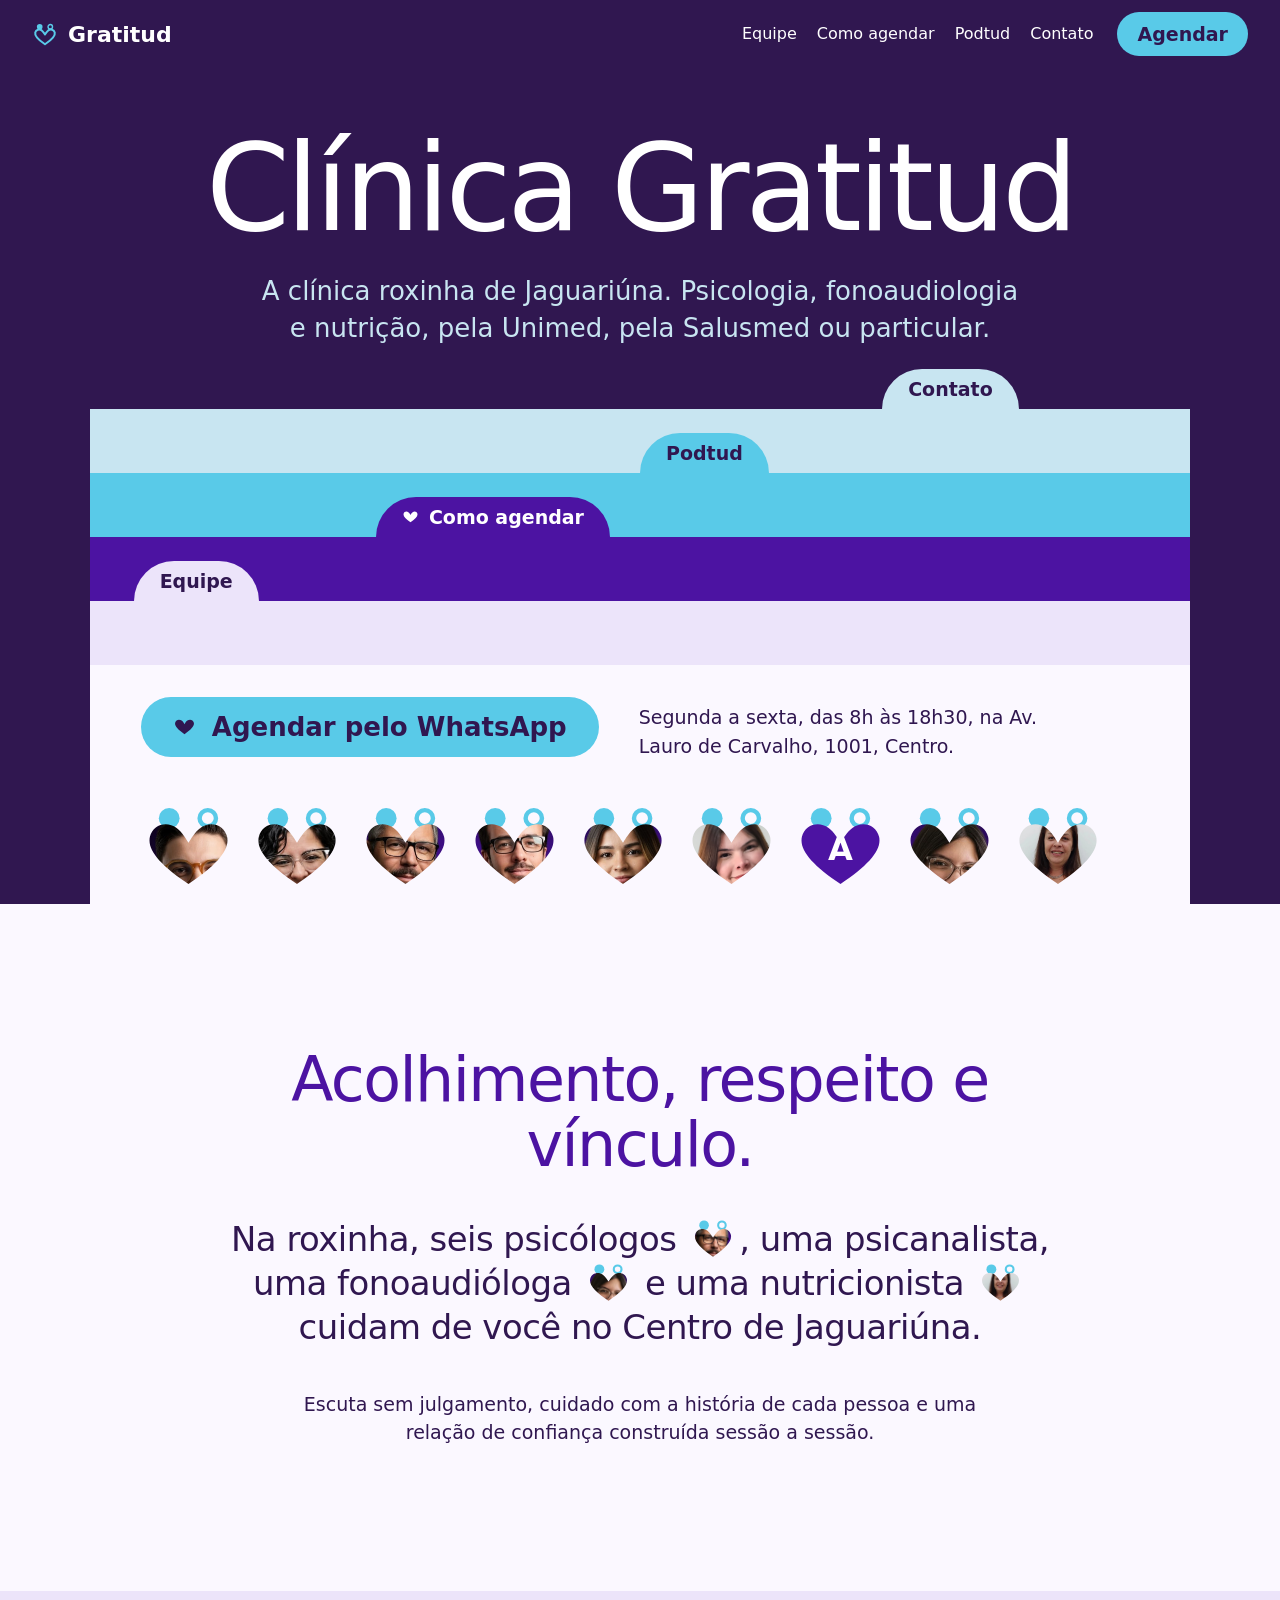
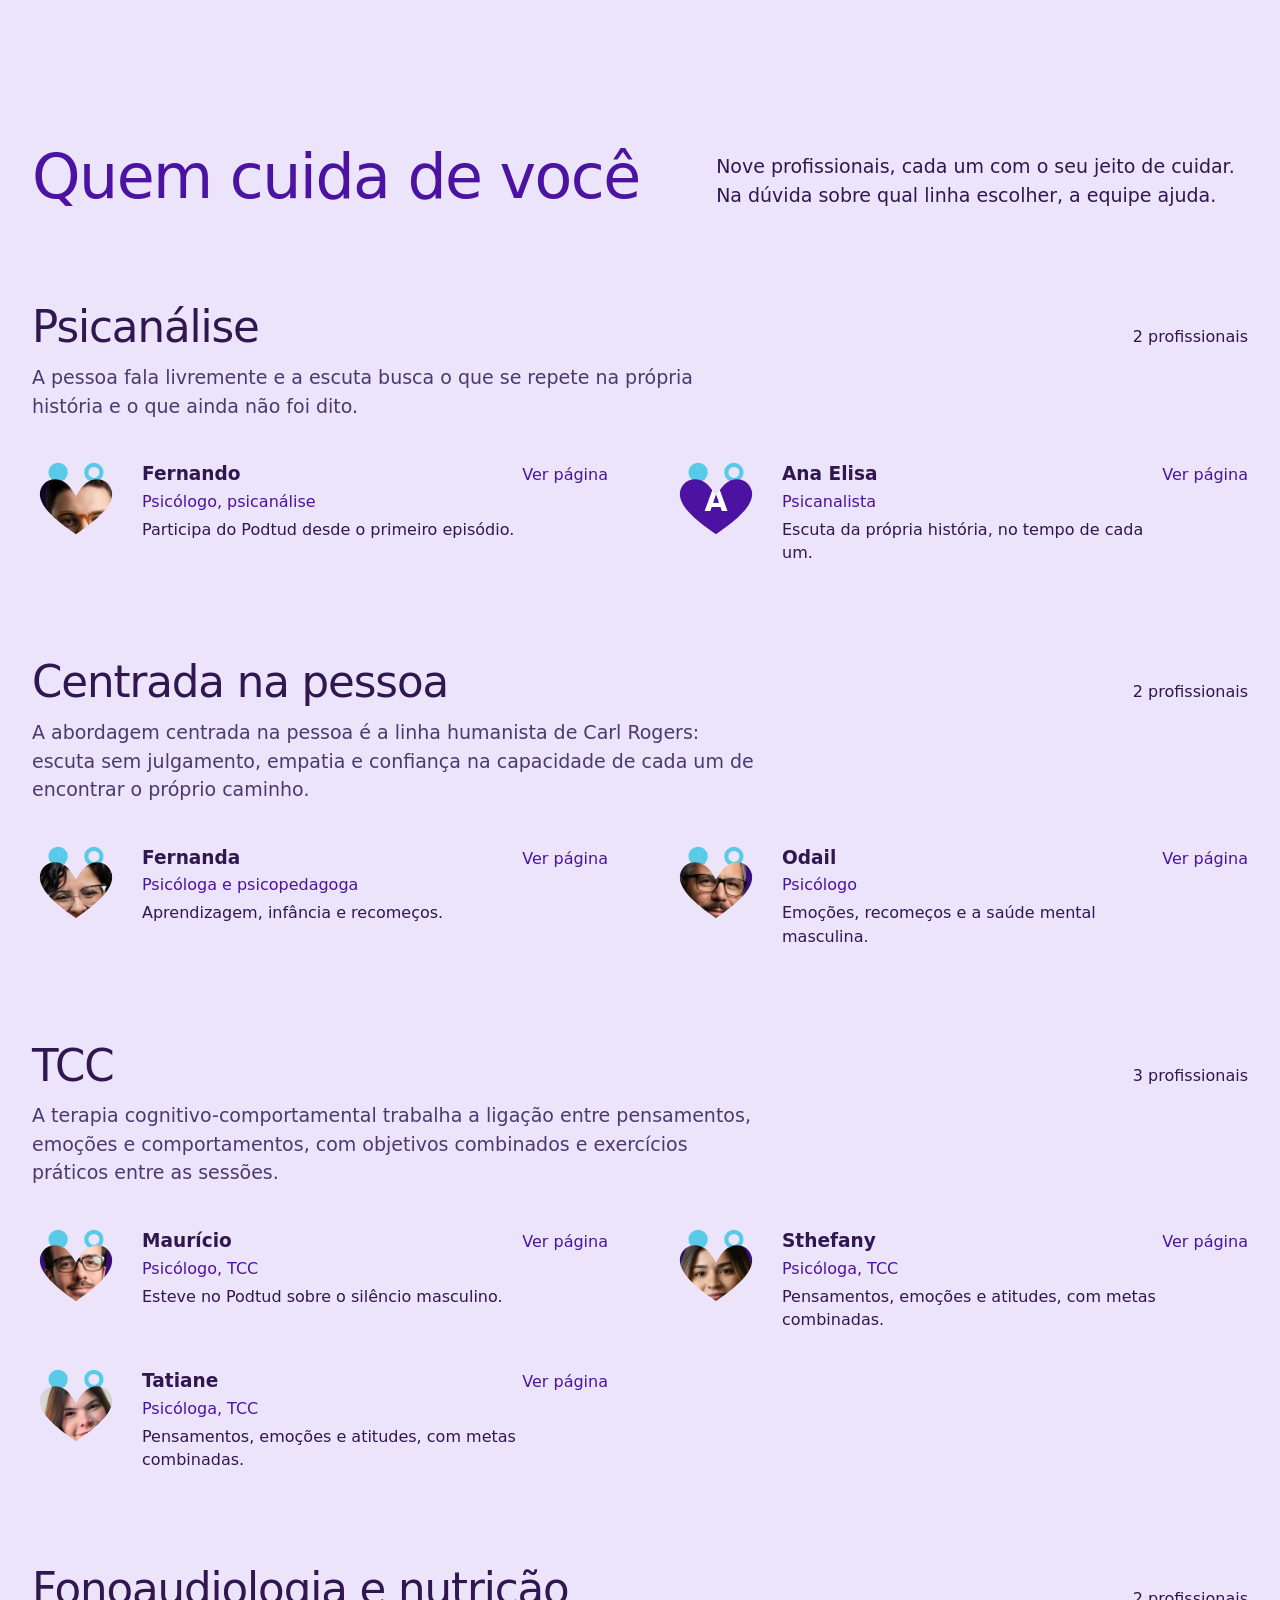
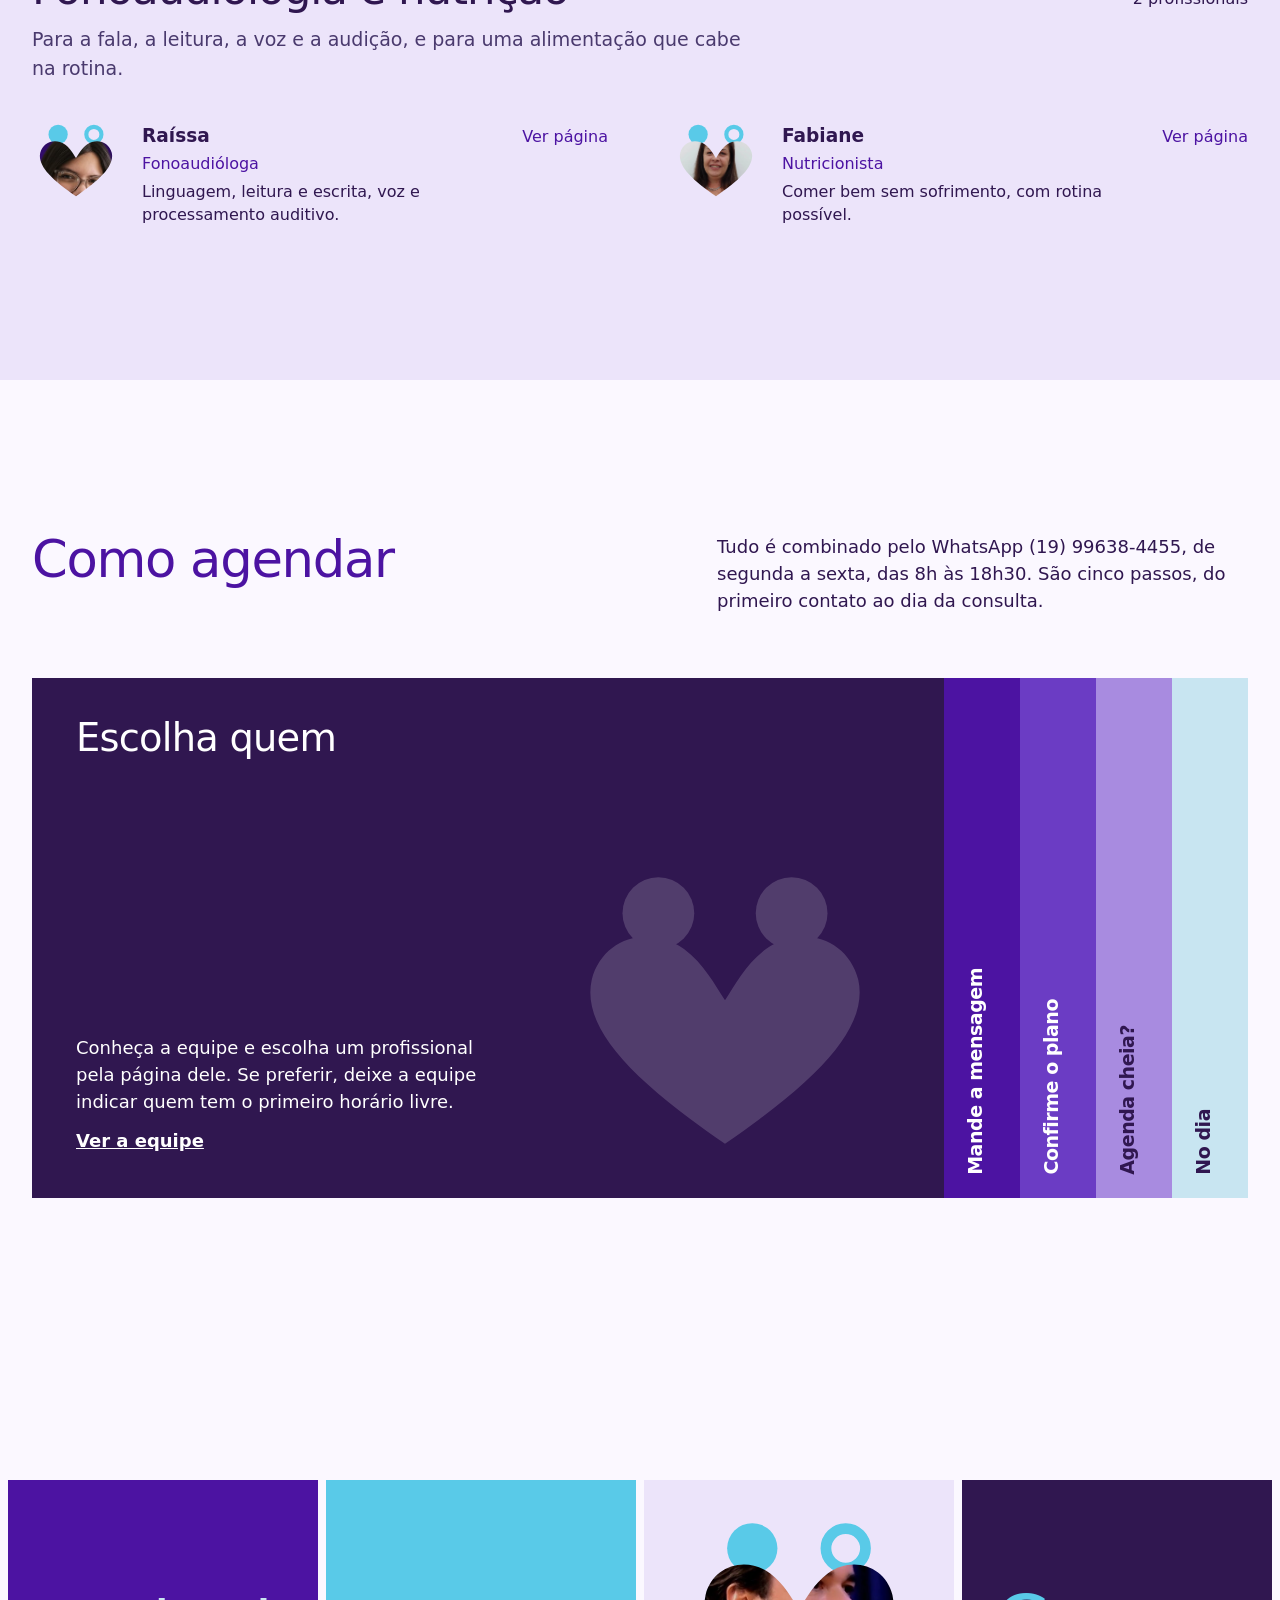
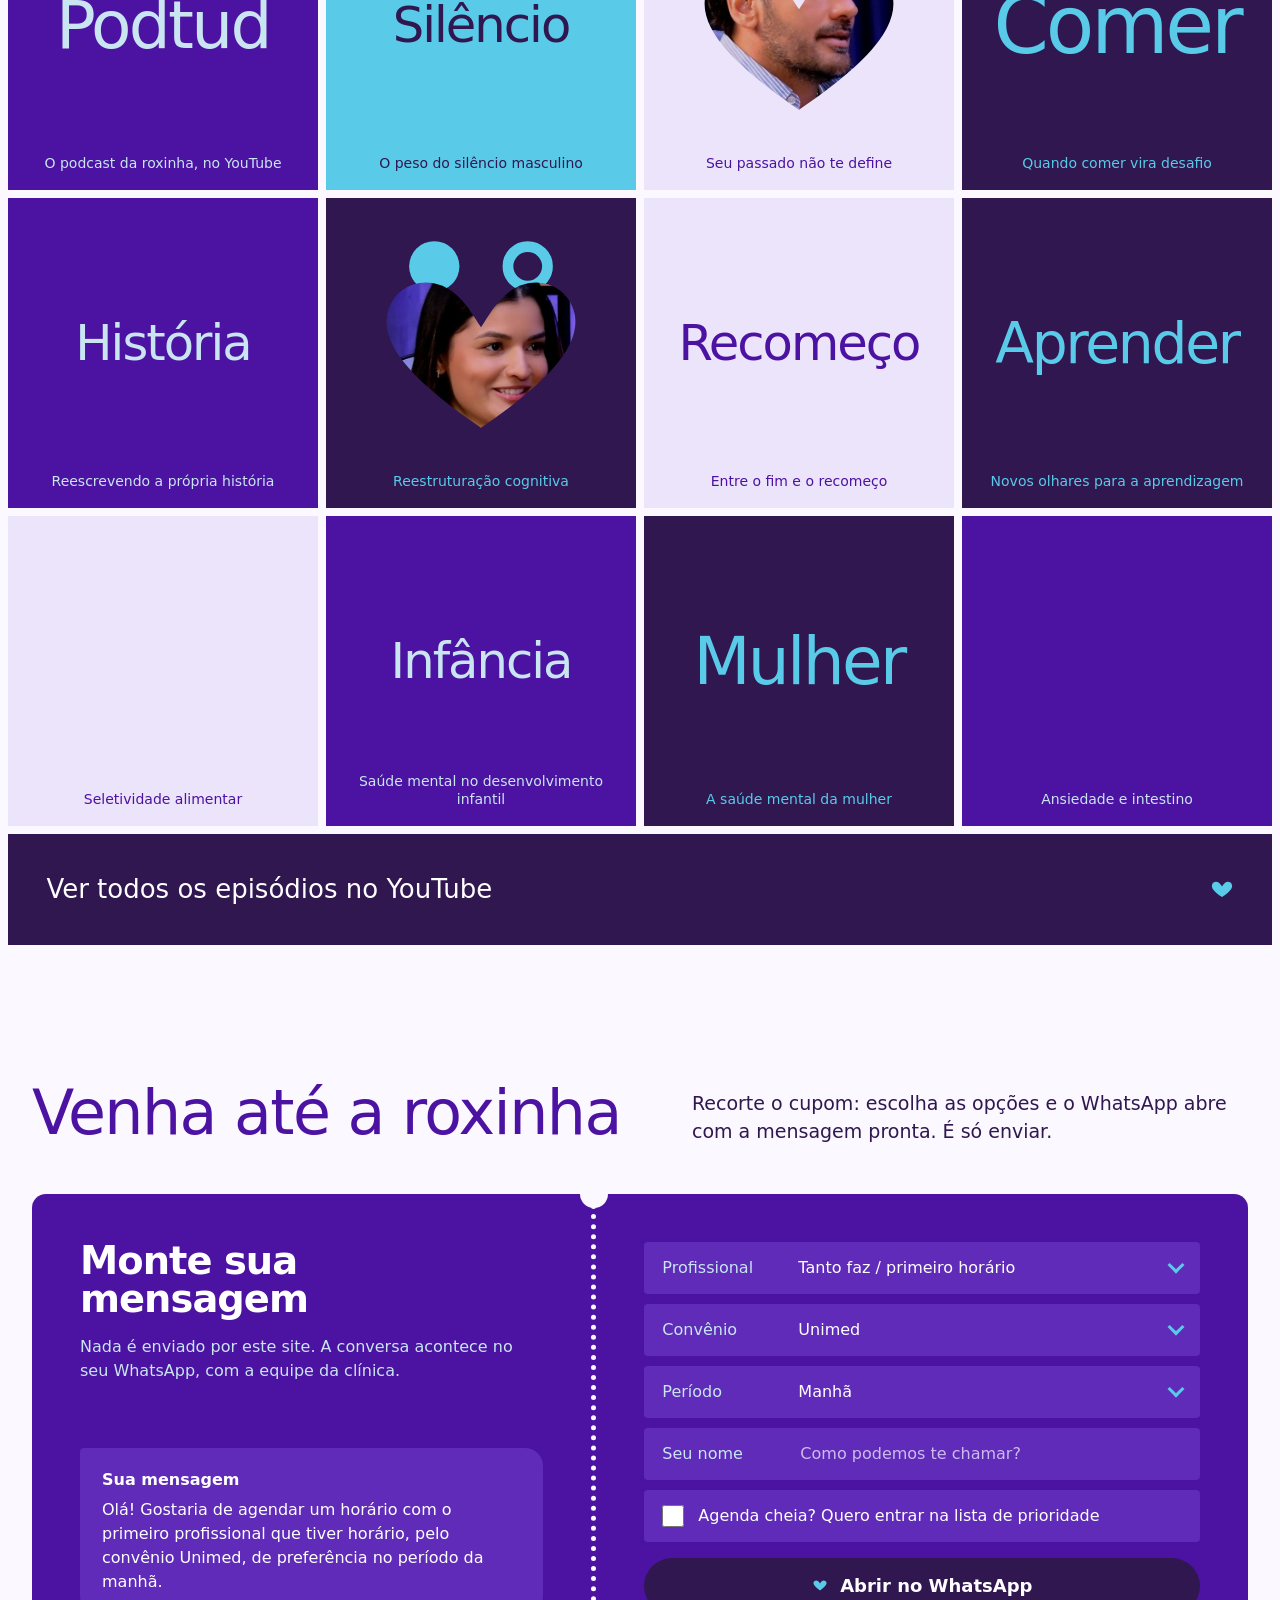
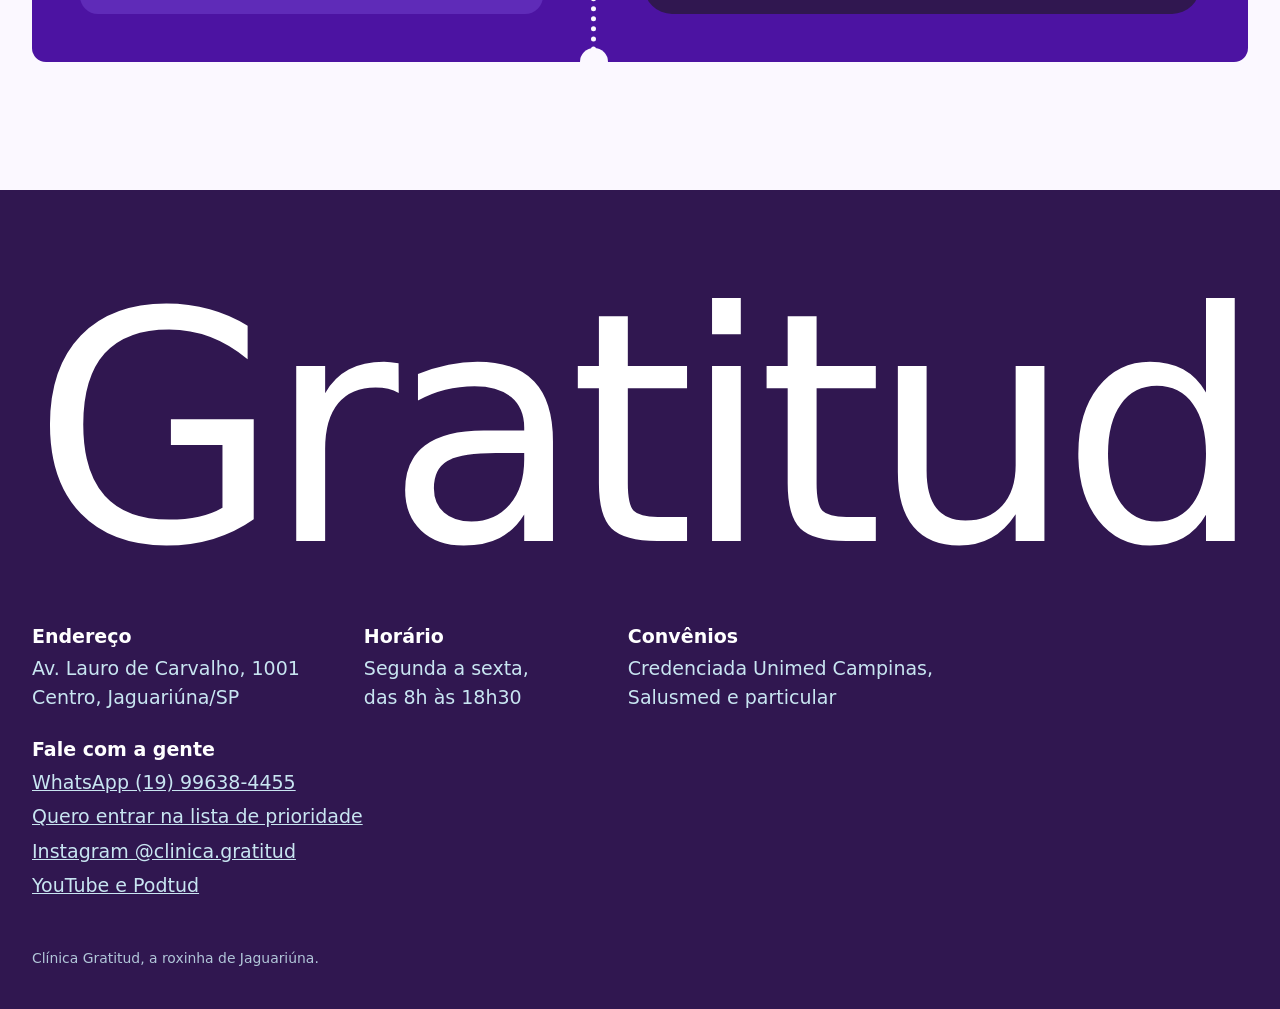
==== commit c0f9c3f8: "v2 (rascunho): home nova com cupom de mensagem para o WhatsApp Co-Authored-By: Claude Opus 5.5 <nore" ====
--- a/v2/index.html
+++ b/v2/index.html
@@ -133,7 +133,7 @@
 .ladrilho h2.palavra{color:inherit}
 .ladrilho .leg{position:absolute;left:12px;right:12px;bottom:18px;text-align:center;font-size:14px;line-height:1.3}
 .ladrilho .obt{display:block;width:74%;margin-bottom:12cqw}
-.ladrilho .retrato img{object-position:center 16%}
+.ladrilho .retrato img{object-position:center 30%}
 .ladrilho .retrato{width:100%;transition:transform .5s var(--ease-out)}
 .ladrilho a:hover .palavra,.ladrilho a:focus-visible .palavra{transform:scale(1.06)}
 .ladrilho a:hover .retrato,.ladrilho a:focus-visible .retrato{transform:scale(1.05) rotate(2deg)}
@@ -160,7 +160,7 @@
 .cupom-esq h3{font-size:clamp(1.75rem,3vw,2.75rem);font-weight:600;line-height:1}
 .cupom-esq .sub{margin:16px 0 0;font-size:16px;color:var(--clara)}
 .previa{margin:0;padding:20px 22px;background:var(--campo);font-size:16px;line-height:1.5;border-radius:4px 18px 18px 18px}
-.previa b{display:block;font-size:15px;color:#fff;margin-bottom:6px;font-weight:600}
+.previa b{display:block;font-size:16px;color:#fff;margin-bottom:6px;font-weight:600}
 .cupom-dir{position:relative;padding:48px;border-left:5px dotted var(--chao);display:flex;flex-direction:column;gap:10px}
 .campo{display:flex;align-items:center;gap:16px;min-height:52px;padding:0 18px;background:var(--campo);border-radius:4px;font-size:16px}
 .campo>span{flex:0 0 7.5em;color:var(--clara)}
@@ -188,11 +188,13 @@
 /* ---------- rodapé ---------- */
 .rodape .rotulo{display:block;color:#fff;font-weight:600;margin-bottom:4px}
 .rodape .cols>div{min-width:200px}
-.rodape .nome{font-size:clamp(4rem,21.5vw,22rem)}
+.rodape{overflow:hidden}
+.rodape .nome{font-size:clamp(4rem,25vw,30rem)}
 .rodape ul{list-style:none;margin:0;padding:0;display:grid;gap:6px}
 
 /* ---------- telas menores ---------- */
 @media (max-width:1000px){
+  .rostos{gap:8px}
   .itens{grid-template-columns:1fr;gap:28px}
   .agendar-topo{grid-template-columns:1fr}
   .agendar-topo p{grid-column:1}
@@ -224,7 +226,7 @@
   .rostos{gap:8px}.rostos li{width:calc((100% - 32px) / 5)}
   .intro{text-align:left;padding:96px var(--margem)}
   .intro h2,.intro .frase,.intro .valores{margin-left:0;max-width:none}
-  .intro .frase{font-size:clamp(1.375rem,6vw,1.5rem);line-height:1.25}
+  .intro .frase{font-size:1.3rem;line-height:1.25}
   .mini{height:1em;vertical-align:-.15em}
   .mini.so-grande{display:none}
   .grupo{margin-top:72px}
@@ -233,7 +235,7 @@
   .item .retrato,.inicial{width:60px}
   .inicial{font-size:60px}
   .parede{grid-template-columns:1fr 1fr;gap:6px;padding:0 6px}
-  .ladrilho .leg{font-size:13px;bottom:12px;left:8px;right:8px}
+  .ladrilho .leg{font-size:13px;bottom:12px;left:14px;right:14px}
   .cupom-esq,.cupom-dir{padding:28px 20px}
   .campo>span{flex-basis:6.2em}
   .campo,.lista{min-height:54px}
